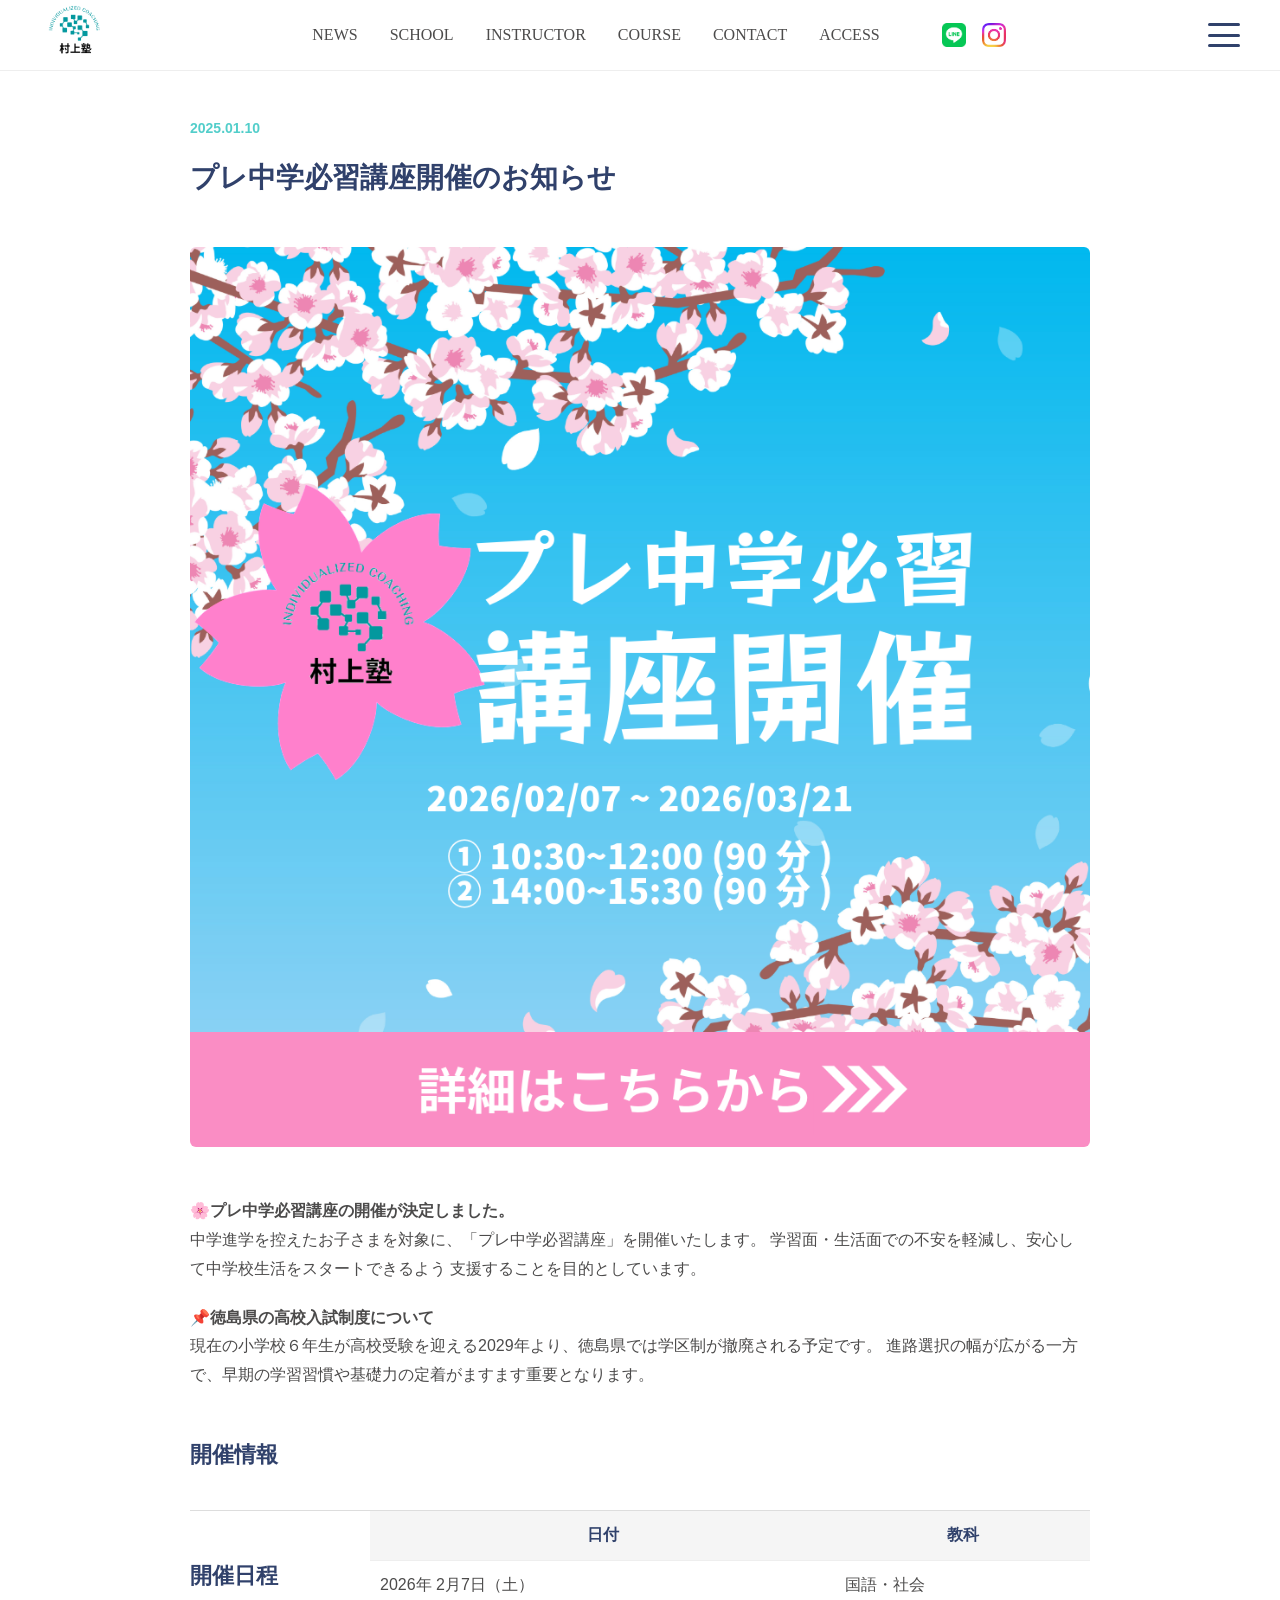
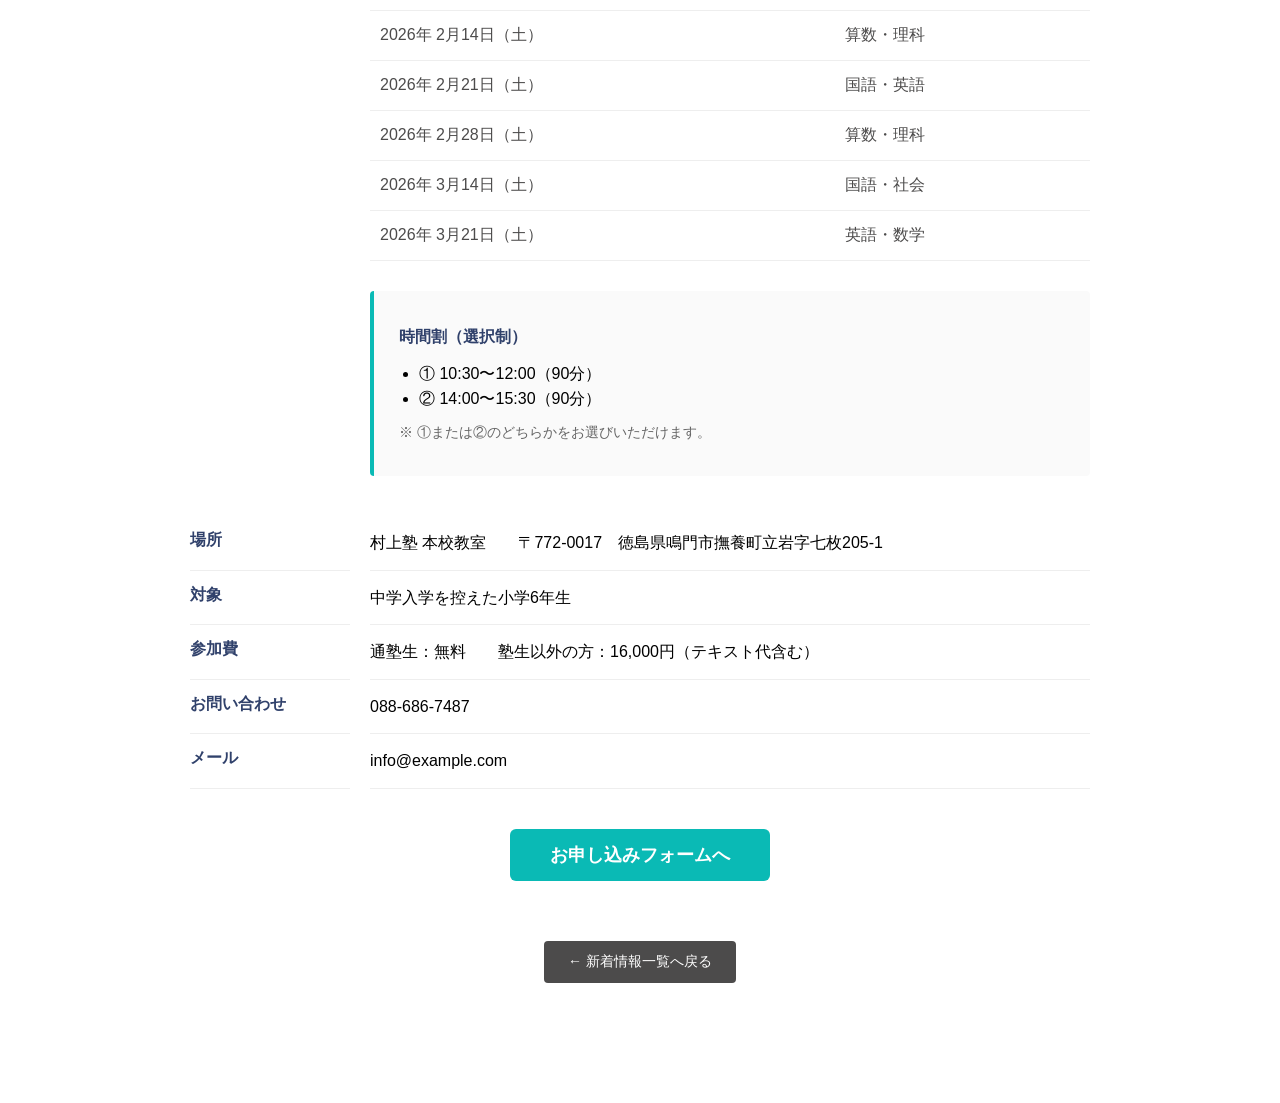
==== detail/news-001.html @ 9d29a06e "Update news-001.html グローバルメニュー修正" ====
<!DOCTYPE html>
<html lang="ja">
<head>
    <meta charset="UTF-8">
    <title>プレ中学必習講座開催 | 村上塾</title>

    <!-- favicon -->
<link rel="icon" href="../img/favicon.png" type="image/png">

    <!-- リセットCSS -->
  <link rel="stylesheet" href="../css/reset.css">

  <!-- 共通CSS -->
  <link rel="stylesheet" href="../css/global.css">

  <!-- ヘッダー専用CSS -->
  <link rel="stylesheet" href="../css/header.css">

  <!-- newsdetail専用CSS -->
  <link rel="stylesheet" href="../css/news-detail.css">

    <link rel="stylesheet" href="../css/news.css">
</head>
<body>

<header class="site-header">

  <div class="header-inner">

  <!-- ロゴ -->
  <h1 class="menu-logo">
    <a href="../index.html">
      <img src="../img/image.png" alt="村上塾">
    </a>
  </h1>

  <!-- PCナビ（1025px〜表示） -->
  <nav class="main-nav">
      <ul>
        <li><a href="../index.html#news" class="nav-link">NEWS</a></li>
        <li><a href="../index.html#school" class="nav-link">SCHOOL</a></li>
        <li><a href="../index.html#instructor" class="nav-link">INSTRUCTOR</a></li>
        <li><a href="../index.html#course" class="nav-link">COURSE</a></li>
        <li><a href="../index.html#contact" class="nav-link">CONTACT</a></li>
        <li><a href="../index.html#access" class="nav-link">ACCESS</a></li>
        <div class="nav-sns">
  <a href="https://lin.ee/ONJYf1XK" target="_blank">
    <img src="../img/LINE.icon.png" alt="LINE">
  </a>
  <a href="https://www.instagram.com/murakami10915?igsh=MW81N3N2ZjBicGlhcA%3D%3D&utm_source=qr" target="_blank">
    <img src="../img/Instagram.icon.png" alt="Instagram">
  </a>
</div>
      </ul>
    </nav>

  <!-- ハンバーガー（右端配置） -->
  <div class="hamburger" id="hamburger">
    <span></span>
    <span></span>
    <span></span>
  </div>

</div>


  <!-- グローバルメニュー（スライド＋フェード / 左右2カラム）-->
  <nav class="global-menu" id="globalMenu">

    <!-- 左カラム -->
    <div class="global-menu-left">
      <ul>
        <li><a href="../index.html#news">NEWS</a></li>
        <li><a href="../index.html#school">SCHOOL</a></li>
        <li><a href="../index.html#instructo">INSTRUCTOR</a></li>
      </ul>
    </div>

    <!-- 右カラム -->
    <div class="global-menu-right">
      <ul>
        <li><a href="../index.html#course">COURSE</a></li>
        <li><a href="../index.html#contact">CONTACT</a></li>
        <li><a href="../index.html#access">ACCESS</a></li>
      </ul>
    </div>

  </nav>

</header>


<section class="news-detail">

    <p class="news-date">2025.01.10</p>
    <h1 class="news-heading">プレ中学必習講座開催のお知らせ</h1>

    <div class="news-detail-img">
        <img src="../img/event01.png" alt="プレ中学必習講座">
    </div>

    <div class="news-detail-body">
        <p>
            <strong>🌸プレ中学必習講座の開催が決定しました。</strong><br>
            中学進学を控えたお子さまを対象に、「プレ中学必習講座」を開催いたします。
            学習面・生活面での不安を軽減し、安心して中学校生活をスタートできるよう
            支援することを目的としています。
        </p>
        <p>
            <strong>📌徳島県の高校入試制度について</strong><br>
            現在の小学校６年生が高校受験を迎える2029年より、徳島県では学区制が撤廃される予定です。
            進路選択の幅が広がる一方で、早期の学習習慣や基礎力の定着がますます重要となります。
        </p>
        
    </div>

    <!-- =============================
         ▼ ここから追加：開催情報エリア
    ============================== -->
    <section class="news-detail-info">

        <h3 class="detail-subtitle">開催情報</h3>

        <dl class="detail-table">
            <h2 class="detail-subtitle">開催日程</h2>

<div class="schedule-box">

    <table class="schedule-table">
        <thead>
            <tr>
                <th>日付</th>
                <th>教科</th>
            </tr>
        </thead>
        <tbody>
            <tr><td>2026年 2月7日（土）</td><td>国語・社会</td></tr>
            <tr><td>2026年 2月14日（土）</td><td>算数・理科</td></tr>
            <tr><td>2026年 2月21日（土）</td><td>国語・英語</td></tr>
            <tr><td>2026年 2月28日（土）</td><td>算数・理科</td></tr>
            <tr><td>2026年 3月14日（土）</td><td>国語・社会</td></tr>
            <tr><td>2026年 3月21日（土）</td><td>英語・数学</td></tr>
        </tbody>
    </table>

    <div class="time-select">
        <p class="time-title">時間割（選択制）</p>
        <ul>
            <li>① 10:30〜12:00（90分）</li>
            <li>② 14:00〜15:30（90分）</li>
        </ul>
        <p class="time-note">※ ①または②のどちらかをお選びいただけます。</p>
    </div>

</div>

            <dt>場所</dt>
            <dd>村上塾 本校教室　　〒772-0017　徳島県鳴門市撫養町立岩字七枚205-1</dd>

            <dt>対象</dt>
            <dd>中学入学を控えた小学6年生</dd>

            <dt>参加費</dt>
            <dd>通塾生：無料　　塾生以外の方：16,000円（テキスト代含む）</dd>

            <dt>お問い合わせ</dt>
            <dd>088-686-7487</dd>

            <dt>メール</dt>
            <dd>info@example.com</dd>
        </dl>

        <div class="entry-button-wrap">
            <a href="https://docs.google.com/forms/d/e/1FAIpQLSfjXGixM3OJFjiw0pqag_YMk0gkKniOUtpraiczrWX-GHgFXA/viewform?usp=sharing&ouid=112326395655706466069" target="_blank" class="entry-button">
                お申し込みフォームへ
            </a>
        </div>

    </section>
    
    <!-- ============================= -->

    <div class="back-btn">
        <a href="../index.html">← 新着情報一覧へ戻る</a>
    </div>

</section>

<footer>
    <!-- 共通フッター -->
</footer>

</body>
<script src="../js/global.js"></script>
</html>
---- css/global.css ----
/* =========================
    メインビジュアル
========================= */
.mv {
  position: relative;
  width: 100%;
  height: 600px;
  overflow: hidden;
}

.mv-video {
  width: 100%;
  height: 100%;
  object-fit: cover;
}

.mv-copy {
  position: absolute;
  top: 50%;
  left: 50%;
  transform: translate(-50%, -50%);
  text-align: center;
  color: #ffffff;
  text-shadow: 0 2px 20px rgba(0,0,0,0.4);
}

.mv-en {
  font-size: 28px;
  margin-bottom: 10px;
  letter-spacing: 0.1em;
}

.mv-jp {
  font-size: 40px;
  font-weight: 700;
}

/* =========================
   スムーススクロール
========================= */
html {
  scroll-behavior: smooth;
}
---- css/header.css ----
/* =========================
   ヘッダー全体
========================= */
.site-header {
  position: fixed;
  top: 0;
  left: 0;
  width: 100%;
  background: #ffffff;
  z-index: 1000;
  border-bottom: 1px solid #eee;
}

.header-inner {
  max-width: 1200px;
  margin: 0 auto;
  height: 70px;
  padding: 0 20px;
  display: flex;
  align-items: center;
  justify-content: space-between;
}

/* ロゴ調整（大きすぎ問題の修正） */
.menu-logo img {
  width: 70px;
  height: auto;
}
@media (max-width: 600px) {
  .menu-logo img {
    width: 120px;
  }
}

/* =========================
   PCナビ
========================= */
.main-nav ul {
  display: flex;
  align-items: center;
  gap: 32px;
  list-style: none;  /* ← これが必要！ */
  margin: 0;
  padding: 0;
}

.main-nav a {
  position: relative;
  padding: 6px 0;
  display: inline-block;
  color: #4C4B4B;
  text-decoration: none;
  font-weight: 500;
  transition: color 0.35s;
}
.main-nav a::after {
  content: "";
  position: absolute;
  left: 0;
  bottom: -3px;
  width: 100%;
  height: 2px;
  background: linear-gradient(to right, #4C4B4B, #0ABAB5);
  transform: scaleX(0);
  transform-origin: left;
  transition: transform .35s cubic-bezier(0.4, 0, 0.2, 1);
}
.main-nav a:hover {
  color: #0ABAB5;
}
.main-nav a:hover::after {
  transform: scaleX(1);
}


.pc-nav a:hover {
  color: #0ABAB5;
}
.pc-nav a:hover::after {
  transform: scaleX(1);
}

/* =========================
   SNSアイコン（ナビ右側）
========================= */
.nav-sns {
  display: flex;
  align-items: center;
  gap: 16px;
  margin-left: 30px;
}

.nav-sns img {
  width: 24px;
  height: 24px;
  display: block;
  transition: opacity 0.3s;
}

.nav-sns a:hover img {
  opacity: 0.6;
}

/* =========================
   背景画像
========================= */
/* MV全体 */
.mv {
  position: relative;
  width: 100%;
  height: 600px;
  overflow: hidden;
}

/* スライドエリア */
.mv-slideshow {
  position: absolute;
  inset: 0;
}

/* 各画像 */
.mv-slide {
  position: absolute;
  inset: 0;
  width: 100%;
  height: 100%;
  object-fit: cover;
  opacity: 0;
  transition: opacity 1s ease;
}

/* 表示中 */
.mv-slide.active {
  opacity: 1;
}

/* コピーを前面に */
.mv-copy {
  position: relative;
  z-index: 2;
}

/* =========================
   ハンバーガー
========================= */
.hamburger {
  width: 32px;
  height: 24px;
  display: flex;
  flex-direction: column;
  justify-content: space-between;
  cursor: pointer;
  z-index: 1001;
}
.hamburger span {
  display: block;
  height: 3px;
  background: #30416B;
  transition: 0.4s;
  border-radius: 2px;
}

/* 3本線 */
.hamburger span:nth-child(1) { top: 0; }
.hamburger span:nth-child(2) { top: 10px; }
.hamburger span:nth-child(3) { top: 20px; }

/* ホバー：色変化（参考サイトの動き） */
.hamburger:hover span {
  background: #0ABAB5;
}

/* 開いたとき */
.hamburger.open span:nth-child(1) {
  transform: translateY(10px) rotate(45deg);
}
.hamburger.open span:nth-child(2) {
  opacity: 0;
}
.hamburger.open span:nth-child(3) {
  transform: translateY(-10px) rotate(-45deg);
}


/* 下線：PCと同じ */
.ham-menu-link::after {
  content: "";
  position: absolute;
  left: 0;
  bottom: -4px;
  width: 100%;
  height: 2px;
  background: linear-gradient(to right, #4C4B4B, #0ABAB5);
  transform: scaleX(0);
  transform-origin: left;
  transition: transform .35s cubic-bezier(0.4, 0, 0.2, 1);
}

.ham-menu-link:hover {
  color: #0ABAB5;
}
.ham-menu-link:hover::after {
  transform: scaleX(1);
}

/* =========================
   レスポンシブ
========================= */
@media (max-width: 1024px) {
  .main-nav { display: none; }
  .hamburger { display: block; }
}

/* =========================
   GLOBAL MENU（全画面）
========================= */
.global-menu {
  position: fixed;
  top: 0;
  left: 0;
  width: 100%;
  height: 100%;
  background: #fff;
  display: flex;
  opacity: 0;
  pointer-events: none;
  transition: 0.5s ease;
  z-index: 1000;
}

/* 開いたとき */
.global-menu.open {
  opacity: 1;
  pointer-events: auto;
}

/* 左右2カラム */
.global-menu-left,
.global-menu-right {
  width: 50%;
  padding: 100px 40px;
}

.global-menu ul {
  list-style: none;
}
.global-menu a {
  font-size: 28px;
  display: block;
  padding: 20px 0;
  color: #30416B;
}

/* 下線アニメーション */
.global-menu-left a::after,
.global-menu-right a::after {
  content: "";
  position: absolute;
  bottom: -4px;
  left: 0;
  width: 100%;
  height: 2px;
  background: linear-gradient(to right, #4C4B4B, #0ABAB5);
  transform: scaleX(0);
  transform-origin: left;
  transition: transform .35s;
}

.global-menu-left a:hover,
.global-menu-right a:hover {
  color: #0ABAB5;
}

.global-menu-left a:hover::after,
.global-menu-right a:hover::after {
  transform: scaleX(1);
}
---- css/news-detail.css ----
/* news-detail.css */
/* 理由：ニュース詳細ページ専用の余白と画像サイズ調整のみ。 */
/* 共通デザインは common.css に任せ、ここではページ固有部分のみ扱う。 */

.news-detail {
    max-width: 800px;
    margin: 0 auto;
    padding: 60px 20px;
}

.news-detail-img img {
    width: 100%;
    height: auto;
    border-radius: 8px;
    margin: 20px 0;
}

.news-date {
    font-size: 14px;
    opacity: 0.7;
    margin-bottom: 10px;
}

.news-heading {
    font-size: 28px;
    margin-bottom: 20px;
}

.news-detail-body p {
    line-height: 1.8;
    margin-bottom: 20px;
}

.back-btn {
    text-align: center;
    margin-top: 40px;
}

.back-btn a {
    text-decoration: none;
    font-size: 14px;
}

/* ============================
   NEWS詳細：イベント情報テーブル
============================ */

.detail-table {
    width: 100%;
    margin: 40px 0;
    border-top: 1px solid #ddd;
    font-size: 16px;
}

.detail-table dt {
    font-weight: 600;
    padding: 14px 0;
    color: #30416B;
    border-bottom: 1px solid #eee;
    width: 160px;
}

.detail-table dd {
    padding: 14px 0;
    margin: 0;
    border-bottom: 1px solid #eee;
    line-height: 1.6;
}

/* dt と dd を横並び（シンプルで見やすい） */
.detail-table {
    display: grid;
    grid-template-columns: 160px 1fr;
    column-gap: 20px;
}

/* 複数行の dd が続く場合も自動で揃う */
.detail-table dd + dd {
    margin-top: -14px; /* 過剰な隙間を消す */
    padding-top: 0;
}

/* ============================
   NEWS詳細：日程テーブル
============================ */

.detail-subtitle {
    font-size: 22px;
    font-weight: 600;
    margin: 50px 0 20px;
    color: #30416B;
}

.schedule-box {
    margin-bottom: 40px;
}

.schedule-table {
    width: 100%;
    border-collapse: collapse;
    margin-bottom: 30px;
    font-size: 16px;
}

.schedule-table th,
.schedule-table td {
    border-bottom: 1px solid #eee;
    padding: 14px 10px;
}

.schedule-table th {
    background: #F5F5F5;
    font-weight: 600;
    color: #30416B;
}

.schedule-table td {
    color: #4C4B4B;
}

/* 時間割部分 */
.time-select {
    background: #FAFAFA;
    padding: 20px 25px;
    border-left: 4px solid #0ABAB5;
    border-radius: 4px;
}

.time-select .time-title {
    font-weight: 600;
    margin-bottom: 10px;
    color: #30416B;
}

.time-select ul {
    padding-left: 20px;
    margin-bottom: 10px;
}

.time-select li {
    margin-bottom: 4px;
}

.time-note {
    font-size: 14px;
    color: #666;
}

/* SP対応 */
@media screen and (max-width: 768px) {
    .schedule-table th, .schedule-table td {
        padding: 12px 6px;
        font-size: 14px;
    }
}

/* ============================
   申込みボタン（Googleフォーム）
============================ */

.entry-button-wrap {
    text-align: center;
    margin: 40px 0 60px;
}

.entry-button {
    display: inline-block;
    background-color: #0ABAB5;
    color: #fff;
    padding: 14px 40px;
    font-size: 18px;
    border-radius: 6px;
    text-decoration: none;
    font-weight: 600;
    transition: 0.3s;
}

.entry-button:hover {
    opacity: 0.8;
    transform: translateY(-2px);
}
---- css/news.css ----
/* ============================
   新着情報セクション
============================ */

/* セクション全体 */
.news-section {
  width: 100%;
  max-width: 1200px;
  margin: 120px auto;
  padding: 0 20px;
  color: #4C4B4B;
  position: relative;
  font-family: "Noto Sans JP", sans-serif;
}

/* タイトルエリア */
.news-title-box {
  position: relative;
  margin-bottom: 60px;
}

.news-title {
  font-size: 32px;
  font-weight: 600;
  position: relative;
  z-index: 2;
}

/* NEW ティッカー（見出しに被さる） */
.news-ticker {
  position: absolute;
  top: 50%;
  left: 0;
  width: 100%;
  overflow: hidden;
  white-space: nowrap;
  transform: translateY(-50%);
  z-index: 1;
}

.news-ticker span {
  letter-spacing: 0.2em; /* ← 文字間隔を広げる */
  display: inline-block;
  font-size: 48px;
  font-weight: 700;
  color: rgba(74, 74, 74, 0.1); /* 薄い背景テキスト */
  animation: ticker-scroll 15s linear infinite;
}

/* NEWS本体リスト */
.news-list {
  display: flex;
  flex-direction: column;
  gap: 24px;
}

.news-item {
  border-bottom: 1px solid #ccc;
  padding-bottom: 16px;
}

.news-date {
  font-weight: 600;
  color: #0ABAB5; /* 日付はアクセントカラー */
  margin-right: 20px;
}

.news-text {
  display: inline-block;
  color: #4C4B4B;
}

/* ============================
   NEWS 部分の画像レイアウト
============================ */

/* NEWS全体 */
.news-section {
  padding: 80px 0;
  width: 100%;
  max-width: 1200px;
  margin: 0 auto;
}

/* 1記事の箱 */
.news-item {
  display: flex;
  align-items: flex-start;
  gap: 20px;
  padding: 25px 0;
  border-bottom: 1px solid #ddd;
}

/* サムネイル */
.news-thumb {
  width: 200px;
  height: 130px;
  flex-shrink: 0;
  overflow: hidden;
  border-radius: 6px;
}

.news-thumb img {
  width: 100%;
  height: 100%;
  object-fit: contain;
}

/* テキスト側 */
.news-content {
  display: flex;
  flex-direction: column;
  gap: 6px;
}

.news-date {
  color: #4C4B4B;
  font-size: 14px;
}

.news-text {
  color: #30416B;
  font-size: 16px;
  line-height: 1.6;
}

/* SP対応 */
@media screen and (max-width: 768px) {
  .news-item {
    flex-direction: column;
  }
  .news-thumb {
    width: 100%;
    height: 200px;
  }
}

/* ============================
   NEWS 詳細ページ
============================ */

.news-detail {
    width: 90%;
    max-width: 900px;
    margin: 120px auto;
    padding: 0 20px;
    font-family: "Noto Sans JP", sans-serif;
}

.news-detail-img img {
    width: 100%;
    border-radius: 6px;
    margin: 30px 0;
    object-fit: cover;
}

.news-detail-body p {
    margin-bottom: 20px;
    line-height: 1.8;
    color: #4C4B4B;
}

.news-detail .news-date {
    font-size: 14px;
    color: #0ABAB5;
    font-weight: 600;
    margin-bottom: 10px;
}

.news-detail .news-heading {
    font-size: 28px;
    font-weight: 700;
    color: #30416B;
    margin-bottom: 20px;
}

.back-btn {
    margin-top: 40px;
}

.back-btn a {
    display: inline-block;
    padding: 12px 24px;
    background: #4C4B4B;
    color: #fff;
    border-radius: 4px;
    transition: .3s;
}

.back-btn a:hover {
    background: #0ABAB5;
}
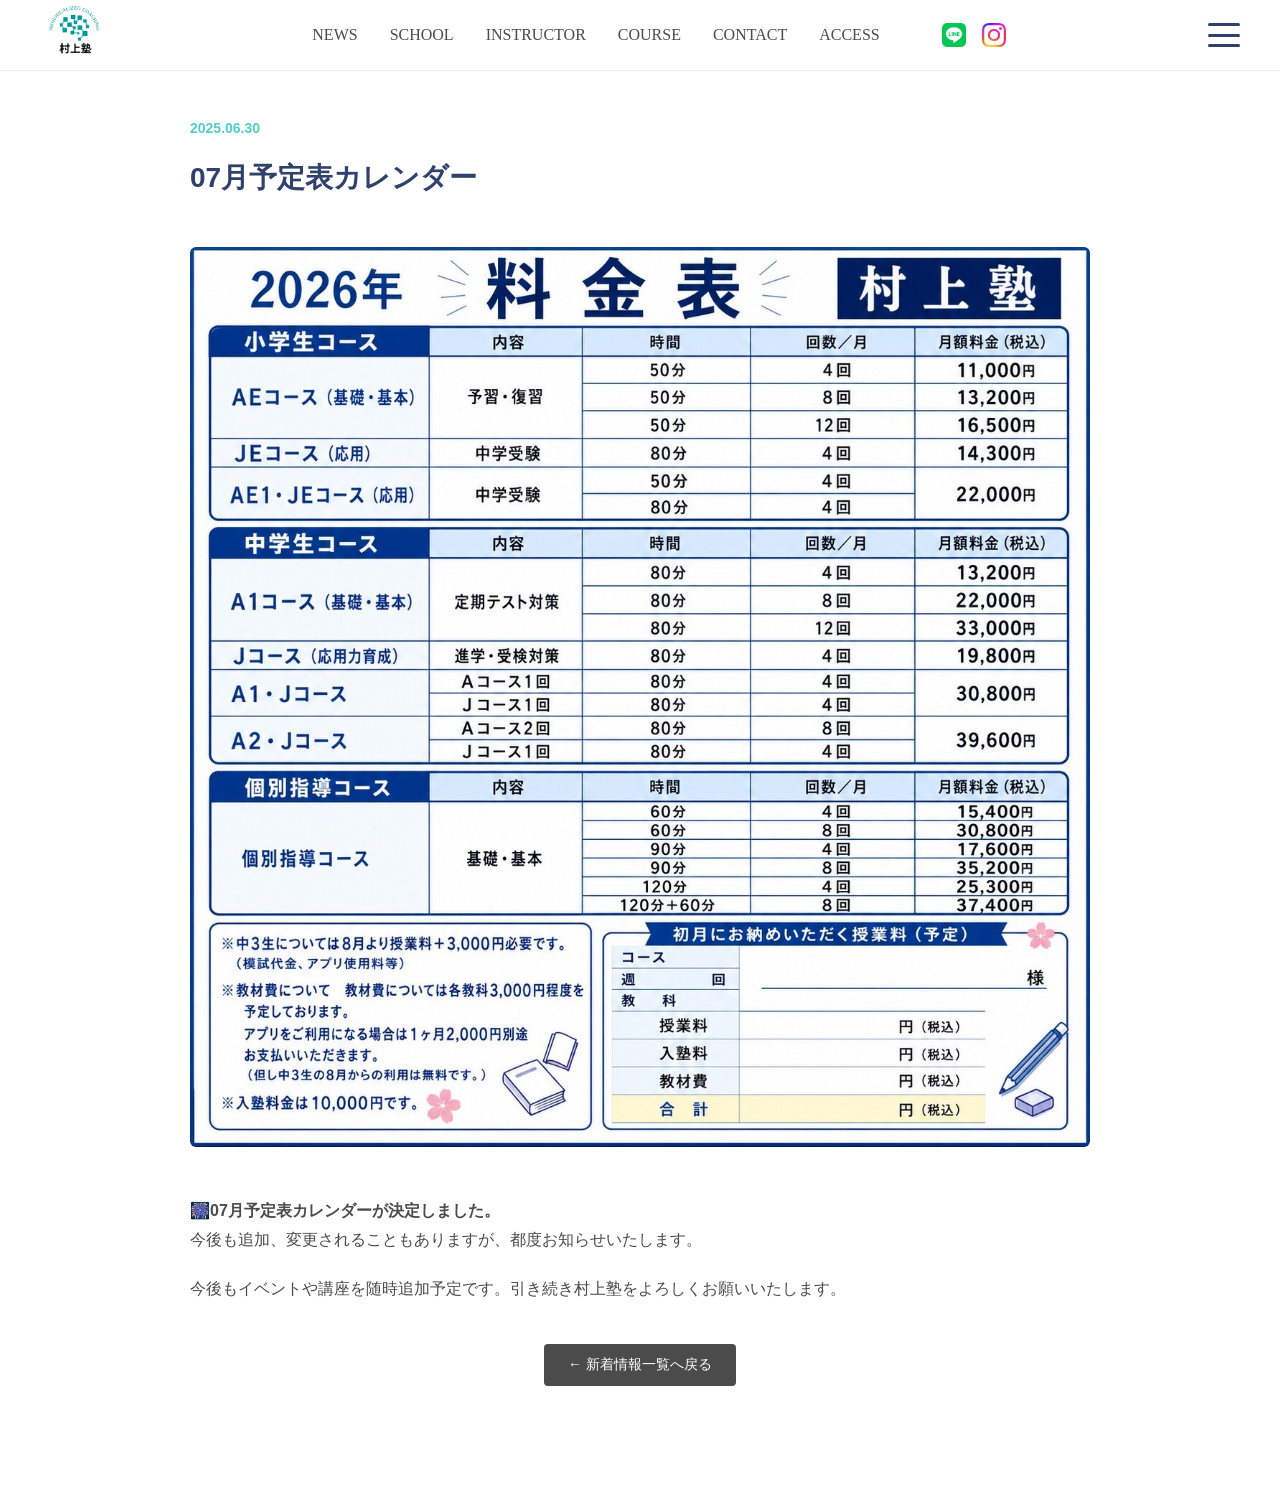
==== commit 4b44a8fa: "news001内容更新" ====
--- a/detail/news-001.html
+++ b/detail/news-001.html
@@ -2,7 +2,7 @@
 <html lang="ja">
 <head>
     <meta charset="UTF-8">
-    <title>プレ中学必習講座開催 | 村上塾</title>
+    <title>07月予定表カレンダー | 村上塾</title>
 
     <!-- favicon -->
 <link rel="icon" href="../img/favicon.png" type="image/png">
@@ -92,93 +92,22 @@
 
 <section class="news-detail">
 
-    <p class="news-date">2025.01.10</p>
-    <h1 class="news-heading">プレ中学必習講座開催のお知らせ</h1>
+    <p class="news-date">2025.06.30</p>
+    <h1 class="news-heading">07月予定表カレンダー</h1>
 
     <div class="news-detail-img">
-        <img src="../img/event01.png" alt="プレ中学必習講座">
+        <img src="../img/monthCalender07.jpg" alt="07月予定表カレンダー">
     </div>
 
     <div class="news-detail-body">
         <p>
-            <strong>🌸プレ中学必習講座の開催が決定しました。</strong><br>
-            中学進学を控えたお子さまを対象に、「プレ中学必習講座」を開催いたします。
-            学習面・生活面での不安を軽減し、安心して中学校生活をスタートできるよう
-            支援することを目的としています。
+            <strong>🎆07月予定表カレンダーが決定しました。</strong><br>
+            今後も追加、変更されることもありますが、都度お知らせいたします。
         </p>
         <p>
-            <strong>📌徳島県の高校入試制度について</strong><br>
-            現在の小学校６年生が高校受験を迎える2029年より、徳島県では学区制が撤廃される予定です。
-            進路選択の幅が広がる一方で、早期の学習習慣や基礎力の定着がますます重要となります。
+            今後もイベントや講座を随時追加予定です。引き続き村上塾をよろしくお願いいたします。
         </p>
-        
     </div>
-
-    <!-- =============================
-         ▼ ここから追加：開催情報エリア
-    ============================== -->
-    <section class="news-detail-info">
-
-        <h3 class="detail-subtitle">開催情報</h3>
-
-        <dl class="detail-table">
-            <h2 class="detail-subtitle">開催日程</h2>
-
-<div class="schedule-box">
-
-    <table class="schedule-table">
-        <thead>
-            <tr>
-                <th>日付</th>
-                <th>教科</th>
-            </tr>
-        </thead>
-        <tbody>
-            <tr><td>2026年 2月7日（土）</td><td>国語・社会</td></tr>
-            <tr><td>2026年 2月14日（土）</td><td>算数・理科</td></tr>
-            <tr><td>2026年 2月21日（土）</td><td>国語・英語</td></tr>
-            <tr><td>2026年 2月28日（土）</td><td>算数・理科</td></tr>
-            <tr><td>2026年 3月14日（土）</td><td>国語・社会</td></tr>
-            <tr><td>2026年 3月21日（土）</td><td>英語・数学</td></tr>
-        </tbody>
-    </table>
-
-    <div class="time-select">
-        <p class="time-title">時間割（選択制）</p>
-        <ul>
-            <li>① 10:30〜12:00（90分）</li>
-            <li>② 14:00〜15:30（90分）</li>
-        </ul>
-        <p class="time-note">※ ①または②のどちらかをお選びいただけます。</p>
-    </div>
-
-</div>
-
-            <dt>場所</dt>
-            <dd>村上塾 本校教室　　〒772-0017　徳島県鳴門市撫養町立岩字七枚205-1</dd>
-
-            <dt>対象</dt>
-            <dd>中学入学を控えた小学6年生</dd>
-
-            <dt>参加費</dt>
-            <dd>通塾生：無料　　塾生以外の方：16,000円（テキスト代含む）</dd>
-
-            <dt>お問い合わせ</dt>
-            <dd>088-686-7487</dd>
-
-            <dt>メール</dt>
-            <dd>info@example.com</dd>
-        </dl>
-
-        <div class="entry-button-wrap">
-            <a href="https://docs.google.com/forms/d/e/1FAIpQLSfjXGixM3OJFjiw0pqag_YMk0gkKniOUtpraiczrWX-GHgFXA/viewform?usp=sharing&ouid=112326395655706466069" target="_blank" class="entry-button">
-                お申し込みフォームへ
-            </a>
-        </div>
-
-    </section>
-    
-    <!-- ============================= -->
 
     <div class="back-btn">
         <a href="../index.html">← 新着情報一覧へ戻る</a>
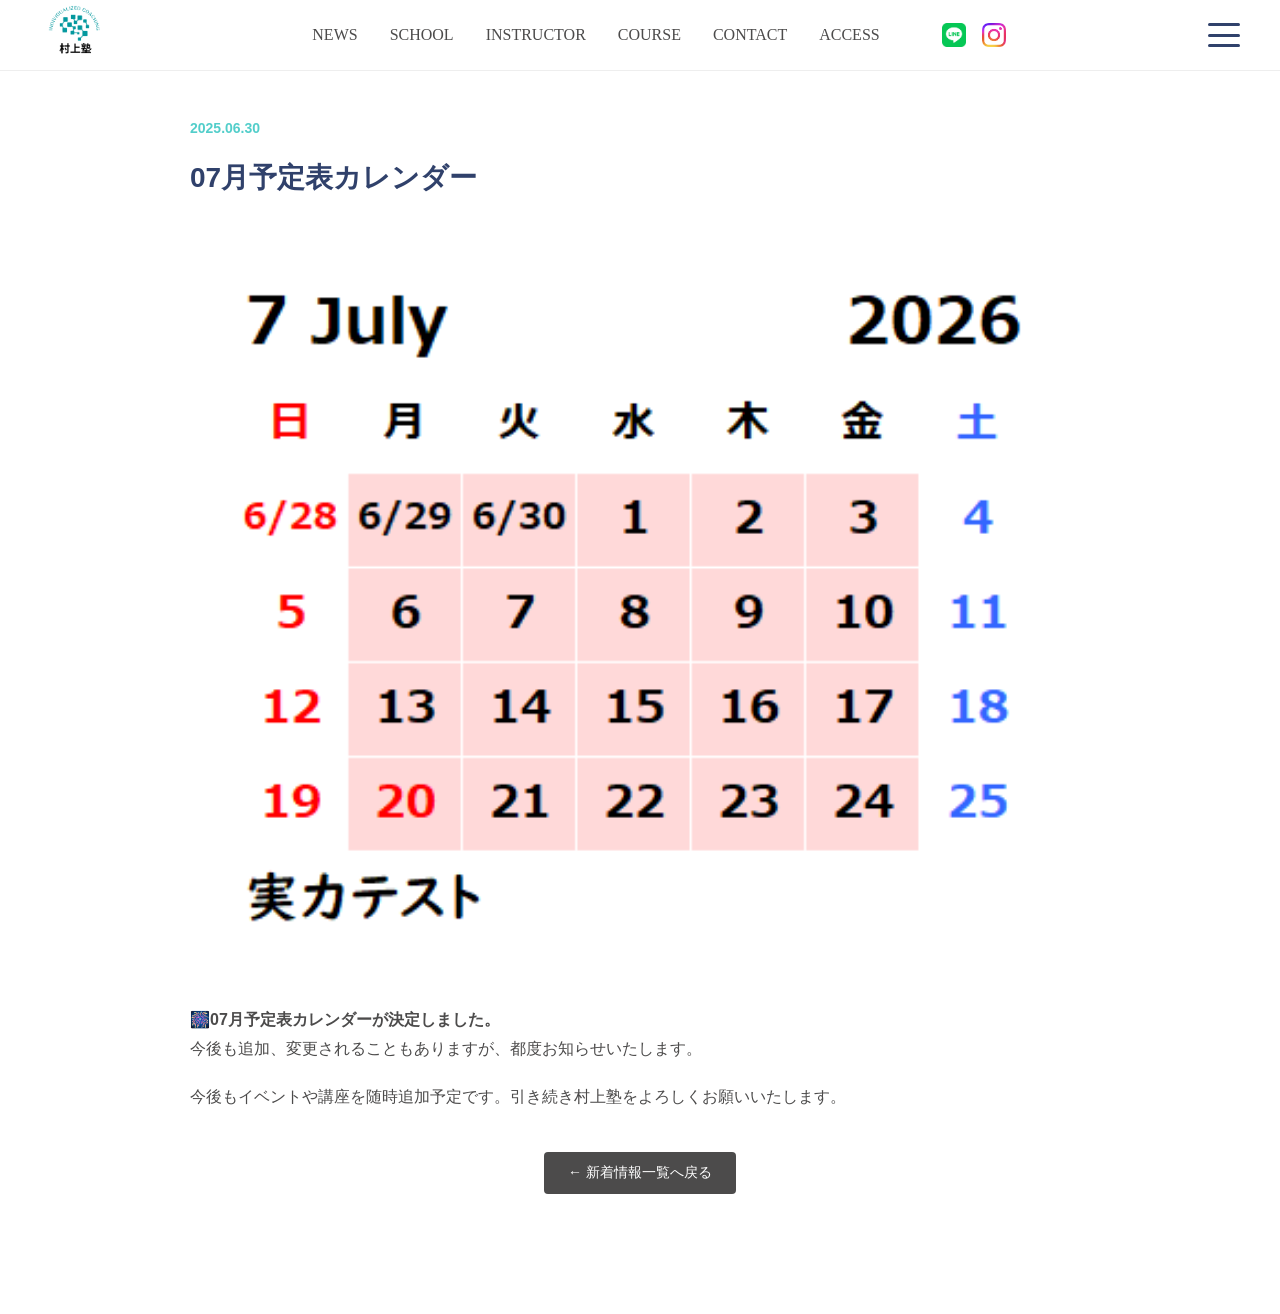
==== commit 95f5d73f: "Update news-001.html" ====
--- a/detail/news-001.html
+++ b/detail/news-001.html
@@ -96,7 +96,7 @@
     <h1 class="news-heading">07月予定表カレンダー</h1>
 
     <div class="news-detail-img">
-        <img src="../img/monthCalender07.jpg" alt="07月予定表カレンダー">
+        <img src="../img/monthCalender07.png" alt="07月予定表カレンダー">
     </div>
 
     <div class="news-detail-body">
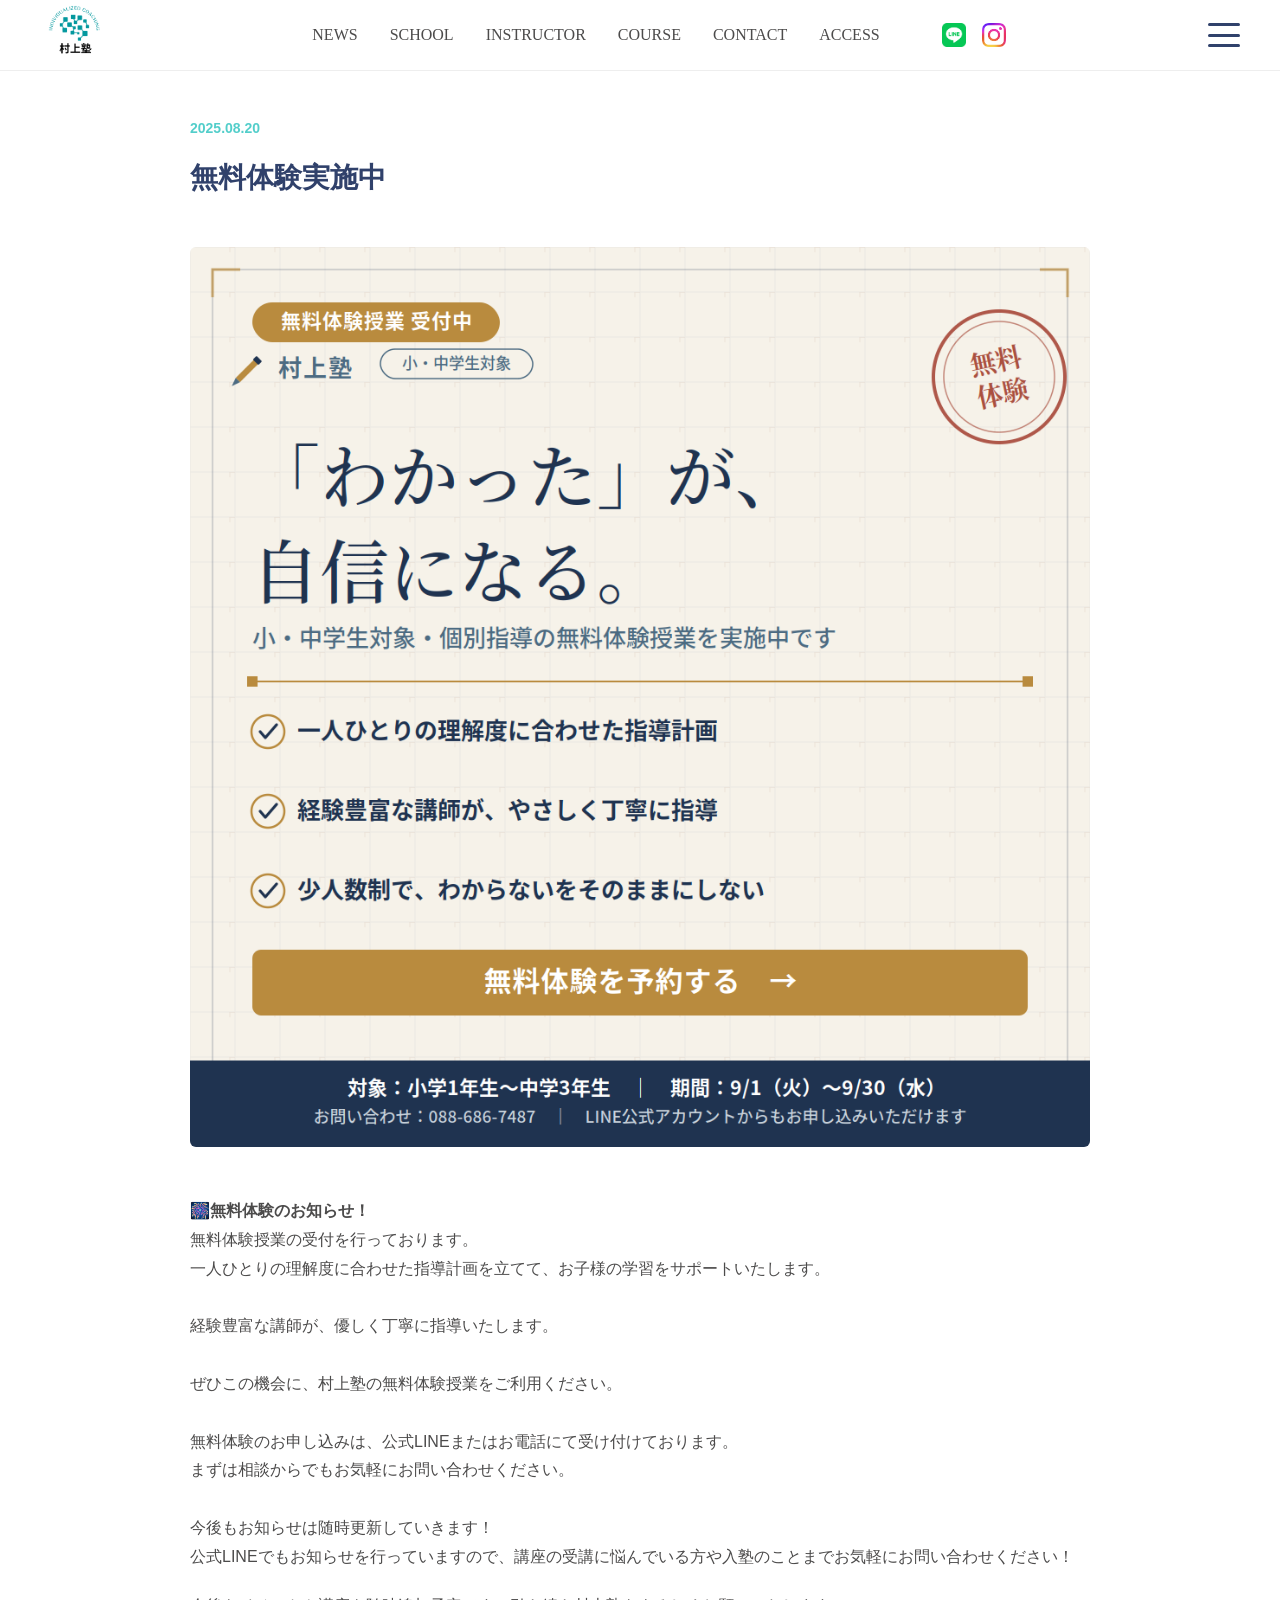
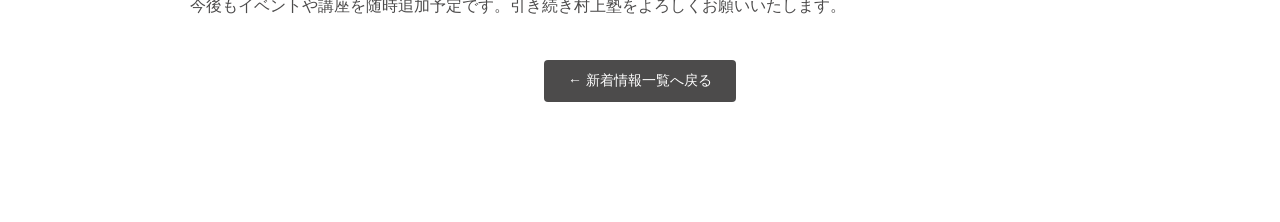
==== commit d9aeb4fa: "Update news-001.html 無料体験ニュースに変更" ====
--- a/detail/news-001.html
+++ b/detail/news-001.html
@@ -2,7 +2,7 @@
 <html lang="ja">
 <head>
     <meta charset="UTF-8">
-    <title>07月予定表カレンダー | 村上塾</title>
+    <title>無料体験実施中 | 村上塾</title>
 
     <!-- favicon -->
 <link rel="icon" href="../img/favicon.png" type="image/png">
@@ -92,17 +92,28 @@
 
 <section class="news-detail">
 
-    <p class="news-date">2025.06.30</p>
-    <h1 class="news-heading">07月予定表カレンダー</h1>
+    <p class="news-date">2025.08.20</p>
+    <h1 class="news-heading">無料体験実施中</h1>
 
     <div class="news-detail-img">
-        <img src="../img/monthCalender07.png" alt="07月予定表カレンダー">
+        <img src="../img/juku_taiken_ad.png" alt="無料体験実施中">
     </div>
 
     <div class="news-detail-body">
         <p>
-            <strong>🎆07月予定表カレンダーが決定しました。</strong><br>
-            今後も追加、変更されることもありますが、都度お知らせいたします。
+            <strong>🎆無料体験のお知らせ！</strong><br>
+            無料体験授業の受付を行っております。<br>
+            一人ひとりの理解度に合わせた指導計画を立てて、お子様の学習をサポートいたします。<br>
+<br>
+            経験豊富な講師が、優しく丁寧に指導いたします。<br>
+<br>
+            ぜひこの機会に、村上塾の無料体験授業をご利用ください。<br>
+<br>
+            無料体験のお申し込みは、公式LINEまたはお電話にて受け付けております。<br>
+            まずは相談からでもお気軽にお問い合わせください。<br>
+<br>
+            今後もお知らせは随時更新していきます！<br>
+            公式LINEでもお知らせを行っていますので、講座の受講に悩んでいる方や入塾のことまでお気軽にお問い合わせください！<br>
         </p>
         <p>
             今後もイベントや講座を随時追加予定です。引き続き村上塾をよろしくお願いいたします。
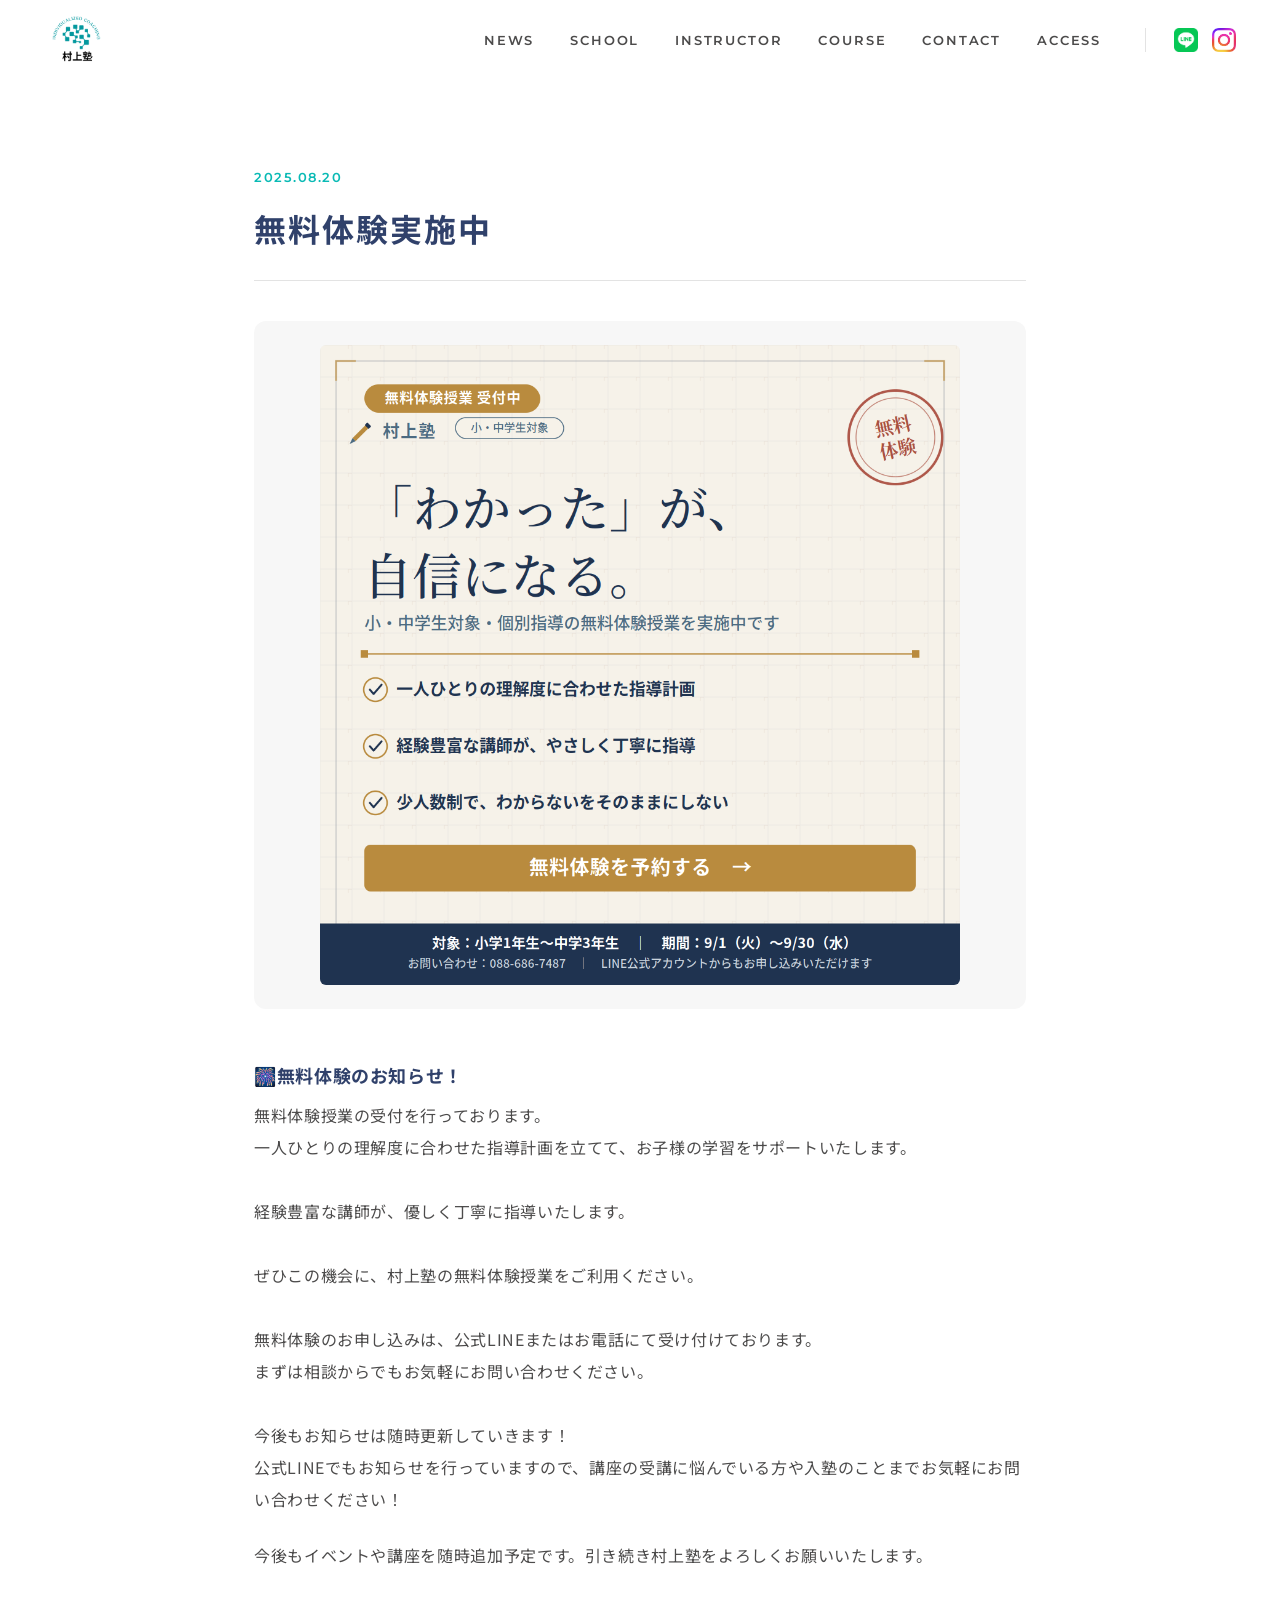
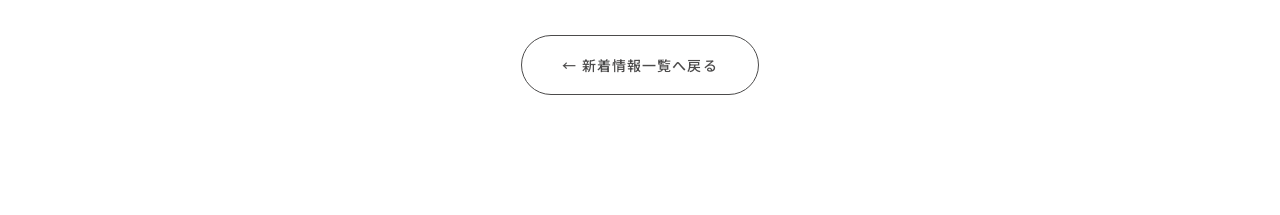
==== commit d5e83673: "Update news-001.html" ====
--- a/detail/news-001.html
+++ b/detail/news-001.html
@@ -2,10 +2,16 @@
 <html lang="ja">
 <head>
     <meta charset="UTF-8">
+    <meta name="viewport" content="width=device-width, initial-scale=1.0">
     <title>無料体験実施中 | 村上塾</title>
 
     <!-- favicon -->
 <link rel="icon" href="../img/favicon.png" type="image/png">
+
+    <!-- Webフォント -->
+  <link rel="preconnect" href="https://fonts.googleapis.com">
+  <link rel="preconnect" href="https://fonts.gstatic.com" crossorigin>
+  <link rel="stylesheet" href="https://fonts.googleapis.com/css2?family=Montserrat:wght@500;600;700&family=Noto+Sans+JP:wght@400;500;700&display=swap">
 
     <!-- リセットCSS -->
   <link rel="stylesheet" href="../css/reset.css">
@@ -43,14 +49,14 @@
         <li><a href="../index.html#course" class="nav-link">COURSE</a></li>
         <li><a href="../index.html#contact" class="nav-link">CONTACT</a></li>
         <li><a href="../index.html#access" class="nav-link">ACCESS</a></li>
-        <div class="nav-sns">
+        <li class="nav-sns">
   <a href="https://lin.ee/ONJYf1XK" target="_blank">
     <img src="../img/LINE.icon.png" alt="LINE">
   </a>
   <a href="https://www.instagram.com/murakami10915?igsh=MW81N3N2ZjBicGlhcA%3D%3D&utm_source=qr" target="_blank">
     <img src="../img/Instagram.icon.png" alt="Instagram">
   </a>
-</div>
+</li>
       </ul>
     </nav>
 
@@ -72,7 +78,7 @@
       <ul>
         <li><a href="../index.html#news">NEWS</a></li>
         <li><a href="../index.html#school">SCHOOL</a></li>
-        <li><a href="../index.html#instructo">INSTRUCTOR</a></li>
+        <li><a href="../index.html#instructor">INSTRUCTOR</a></li>
       </ul>
     </div>
 
--- a/css/global.css
+++ b/css/global.css
@@ -1,43 +1,273 @@
+/* =========================
+   共通カラー・サイズ
+========================= */
+:root {
+  --main-color: #4C4B4B;      /* 本文 */
+  --accent-color: #0ABAB5;    /* アクセント */
+  --navy-color: #30416B;      /* 濃い青 */
+  --bg-light: #F7F7F7;        /* 薄いグレー背景 */
+  --line-color: #E3E3E3;      /* 罫線 */
+
+  --font-jp: "Noto Sans JP", "Hiragino Kaku Gothic ProN", "Yu Gothic", sans-serif;
+  --font-en: "Montserrat", "Noto Sans JP", sans-serif;
+
+  --header-h: 80px;
+  --content-w: 1120px;
+  --radius: 12px;
+  --shadow: 0 10px 30px rgba(48, 65, 107, 0.08);
+  --ease: cubic-bezier(0.22, 1, 0.36, 1);
+}
+
+@media (max-width: 768px) {
+  :root {
+    --header-h: 64px;
+  }
+}
+
+/* =========================
+   ベース
+========================= */
+html {
+  scroll-behavior: smooth;
+  scroll-padding-top: var(--header-h); /* 固定ヘッダー分ずらす */
+}
+
+body {
+  padding-top: var(--header-h);
+  font-family: var(--font-jp);
+  font-size: 16px;
+  line-height: 1.9;
+  letter-spacing: 0.04em;
+  color: var(--main-color);
+  background: #fff;
+  -webkit-font-smoothing: antialiased;
+}
+
+a {
+  transition: color .3s, opacity .3s;
+}
+
+/* スマホのときだけ改行 */
+.sp-br {
+  display: none;
+}
+
+@media (max-width: 768px) {
+  .sp-br {
+    display: inline;
+  }
+}
+
 /* =========================
     メインビジュアル
 ========================= */
 .mv {
   position: relative;
   width: 100%;
-  height: 600px;
+  height: calc(100svh - var(--header-h));
+  min-height: 520px;
+  max-height: 820px;
   overflow: hidden;
-}
-
-.mv-video {
+  color: #fff;
+}
+
+/* スライドエリア */
+.mv-slideshow {
+  position: absolute;
+  inset: 0;
+}
+
+/* 文字を読みやすくする暗めのグラデーション */
+.mv-slideshow::after {
+  content: "";
+  position: absolute;
+  inset: 0;
+  background:
+    linear-gradient(90deg, rgba(30, 38, 58, 0.82) 0%, rgba(30, 38, 58, 0.5) 50%, rgba(30, 38, 58, 0.2) 100%);
+  z-index: 2;
+}
+
+/* 各画像 */
+.mv-slide {
+  position: absolute;
+  inset: 0;
   width: 100%;
   height: 100%;
   object-fit: cover;
-}
-
+  opacity: 0;
+  transform: scale(1.08);
+  transition: opacity 1.6s ease, transform 7s linear;
+  z-index: 0;
+}
+
+/* 表示中（ゆっくりズーム） */
+.mv-slide.active {
+  opacity: 1;
+  transform: scale(1);
+}
+
+/* キャッチコピー */
 .mv-copy {
   position: absolute;
+  z-index: 3;
   top: 50%;
+  left: max(24px, calc((100% - var(--content-w)) / 2));
+  transform: translateY(-50%);
+  max-width: 720px;
+  padding-right: 24px;
+}
+
+.mv-en {
+  display: flex;
+  align-items: center;
+  gap: 16px;
+  margin-bottom: 20px;
+  font-family: var(--font-en);
+  font-size: 14px;
+  font-weight: 600;
+  letter-spacing: 0.3em;
+  color: var(--accent-color);
+}
+
+.mv-en::before {
+  content: "";
+  width: 48px;
+  height: 2px;
+  background: var(--accent-color);
+}
+
+.mv-jp {
+  font-size: clamp(32px, 5.2vw, 60px);
+  font-weight: 700;
+  line-height: 1.45;
+  letter-spacing: 0.08em;
+  text-shadow: 0 4px 24px rgba(0, 0, 0, 0.25);
+}
+
+.mv-sub {
+  margin-top: 24px;
+  font-size: 15px;
+  letter-spacing: 0.2em;
+  opacity: .9;
+}
+
+/* 最初の表示アニメーション */
+.mv-en,
+.mv-jp,
+.mv-sub {
+  opacity: 0;
+  transform: translateY(24px);
+  animation: mv-fade 1.2s var(--ease) forwards;
+}
+
+.mv-jp  { animation-delay: .2s; }
+.mv-sub { animation-delay: .4s; }
+
+@keyframes mv-fade {
+  to {
+    opacity: 1;
+    transform: translateY(0);
+  }
+}
+
+/* SCROLL 表示 */
+.mv-scroll {
+  position: absolute;
+  z-index: 3;
+  right: max(24px, calc((100% - var(--content-w)) / 2));
+  bottom: 0;
+  padding-bottom: 90px;
+  font-family: var(--font-en);
+  font-size: 11px;
+  letter-spacing: 0.3em;
+  color: #fff;
+  writing-mode: vertical-rl;
+}
+
+.mv-scroll::after {
+  content: "";
+  position: absolute;
   left: 50%;
-  transform: translate(-50%, -50%);
-  text-align: center;
-  color: #ffffff;
-  text-shadow: 0 2px 20px rgba(0,0,0,0.4);
-}
-
-.mv-en {
-  font-size: 28px;
-  margin-bottom: 10px;
-  letter-spacing: 0.1em;
-}
-
-.mv-jp {
-  font-size: 40px;
-  font-weight: 700;
-}
-
-/* =========================
-   スムーススクロール
-========================= */
-html {
-  scroll-behavior: smooth;
-}
+  bottom: 0;
+  width: 1px;
+  height: 72px;
+  background: rgba(255, 255, 255, .4);
+}
+
+.mv-scroll::before {
+  content: "";
+  position: absolute;
+  z-index: 1;
+  left: 50%;
+  bottom: 0;
+  width: 1px;
+  height: 72px;
+  background: #fff;
+  animation: scroll-line 2s ease-in-out infinite;
+}
+
+@keyframes scroll-line {
+  0%   { transform: scaleY(0); transform-origin: top; }
+  50%  { transform: scaleY(1); transform-origin: top; }
+  51%  { transform: scaleY(1); transform-origin: bottom; }
+  100% { transform: scaleY(0); transform-origin: bottom; }
+}
+
+@media (max-width: 768px) {
+  .mv {
+    min-height: 480px;
+  }
+
+  .mv-slideshow::after {
+    background: linear-gradient(180deg, rgba(30, 38, 58, 0.3) 0%, rgba(30, 38, 58, 0.8) 100%);
+  }
+
+  .mv-en {
+    gap: 12px;
+    font-size: 11px;
+    letter-spacing: 0.2em;
+  }
+
+  .mv-en::before {
+    width: 28px;
+  }
+
+  .mv-copy {
+    top: auto;
+    bottom: 64px;
+    transform: none;
+  }
+
+  .mv-scroll {
+    display: none;
+  }
+}
+
+/* =========================
+   スクロールでふわっと表示
+   （JSが動くときだけ隠す）
+========================= */
+.js .reveal {
+  opacity: 0;
+  transform: translateY(32px);
+  transition: opacity 1s var(--ease), transform 1s var(--ease);
+}
+
+.js .reveal.is-visible {
+  opacity: 1;
+  transform: none;
+}
+
+@media (prefers-reduced-motion: reduce) {
+  html {
+    scroll-behavior: auto;
+  }
+
+  .js .reveal,
+  .mv-en, .mv-jp, .mv-sub {
+    opacity: 1;
+    transform: none;
+    animation: none;
+    transition: none;
+  }
+}
--- a/css/header.css
+++ b/css/header.css
@@ -6,29 +6,47 @@
   top: 0;
   left: 0;
   width: 100%;
-  background: #ffffff;
+  background: rgba(255, 255, 255, 0.92);
+  -webkit-backdrop-filter: blur(12px);
+  backdrop-filter: blur(12px);
   z-index: 1000;
-  border-bottom: 1px solid #eee;
+  transition: box-shadow .4s;
+}
+
+/* スクロールしたら影をつける（global.jsで付与） */
+.site-header.is-scrolled {
+  box-shadow: 0 4px 24px rgba(48, 65, 107, 0.08);
 }
 
 .header-inner {
-  max-width: 1200px;
+  max-width: 1240px;
   margin: 0 auto;
-  height: 70px;
-  padding: 0 20px;
+  height: var(--header-h);
+  padding: 0 24px;
   display: flex;
   align-items: center;
   justify-content: space-between;
 }
 
-/* ロゴ調整（大きすぎ問題の修正） */
+/* ロゴ */
+.menu-logo {
+  position: relative;
+  z-index: 1002;
+}
+
 .menu-logo img {
-  width: 70px;
+  width: 66px;
   height: auto;
-}
-@media (max-width: 600px) {
+  transition: opacity .3s;
+}
+
+.menu-logo a:hover img {
+  opacity: .7;
+}
+
+@media (max-width: 768px) {
   .menu-logo img {
-    width: 120px;
+    width: 52px;
   }
 }
 
@@ -38,46 +56,41 @@
 .main-nav ul {
   display: flex;
   align-items: center;
-  gap: 32px;
-  list-style: none;  /* ← これが必要！ */
-  margin: 0;
-  padding: 0;
+  gap: 36px;
 }
 
 .main-nav a {
   position: relative;
   padding: 6px 0;
   display: inline-block;
-  color: #4C4B4B;
-  text-decoration: none;
-  font-weight: 500;
+  font-family: var(--font-en);
+  font-size: 13px;
+  font-weight: 600;
+  letter-spacing: 0.14em;
+  color: var(--main-color);
   transition: color 0.35s;
 }
+
 .main-nav a::after {
   content: "";
   position: absolute;
   left: 0;
-  bottom: -3px;
+  bottom: 0;
   width: 100%;
   height: 2px;
   background: linear-gradient(to right, #4C4B4B, #0ABAB5);
   transform: scaleX(0);
-  transform-origin: left;
-  transition: transform .35s cubic-bezier(0.4, 0, 0.2, 1);
-}
+  transform-origin: right;
+  transition: transform .4s cubic-bezier(0.4, 0, 0.2, 1);
+}
+
 .main-nav a:hover {
-  color: #0ABAB5;
-}
+  color: var(--accent-color);
+}
+
 .main-nav a:hover::after {
   transform: scaleX(1);
-}
-
-
-.pc-nav a:hover {
-  color: #0ABAB5;
-}
-.pc-nav a:hover::after {
-  transform: scaleX(1);
+  transform-origin: left;
 }
 
 /* =========================
@@ -86,121 +99,71 @@
 .nav-sns {
   display: flex;
   align-items: center;
-  gap: 16px;
-  margin-left: 30px;
+  gap: 14px;
+  margin-left: 8px;
+  padding-left: 28px;
+  border-left: 1px solid var(--line-color);
+}
+
+.main-nav .nav-sns a {
+  padding: 0;
+}
+
+.main-nav .nav-sns a::after {
+  display: none;
 }
 
 .nav-sns img {
   width: 24px;
   height: 24px;
-  display: block;
-  transition: opacity 0.3s;
+  transition: transform .3s, opacity .3s;
 }
 
 .nav-sns a:hover img {
-  opacity: 0.6;
-}
-
-/* =========================
-   背景画像
-========================= */
-/* MV全体 */
-.mv {
-  position: relative;
-  width: 100%;
-  height: 600px;
-  overflow: hidden;
-}
-
-/* スライドエリア */
-.mv-slideshow {
+  transform: translateY(-2px);
+  opacity: 0.7;
+}
+
+/* =========================
+   ハンバーガー
+========================= */
+.hamburger {
+  display: none;
+  position: relative;
+  width: 44px;
+  height: 44px;
+  cursor: pointer;
+  z-index: 1002;
+}
+
+.hamburger span {
   position: absolute;
-  inset: 0;
-}
-
-/* 各画像 */
-.mv-slide {
-  position: absolute;
-  inset: 0;
-  width: 100%;
-  height: 100%;
-  object-fit: cover;
-  opacity: 0;
-  transition: opacity 1s ease;
-}
-
-/* 表示中 */
-.mv-slide.active {
-  opacity: 1;
-}
-
-/* コピーを前面に */
-.mv-copy {
-  position: relative;
-  z-index: 2;
-}
-
-/* =========================
-   ハンバーガー
-========================= */
-.hamburger {
-  width: 32px;
-  height: 24px;
-  display: flex;
-  flex-direction: column;
-  justify-content: space-between;
-  cursor: pointer;
-  z-index: 1001;
-}
-.hamburger span {
-  display: block;
-  height: 3px;
-  background: #30416B;
-  transition: 0.4s;
+  left: 10px;
+  width: 24px;
+  height: 2px;
+  background: var(--navy-color);
   border-radius: 2px;
+  transition: transform .4s, opacity .4s, background .3s;
 }
 
 /* 3本線 */
-.hamburger span:nth-child(1) { top: 0; }
-.hamburger span:nth-child(2) { top: 10px; }
-.hamburger span:nth-child(3) { top: 20px; }
-
-/* ホバー：色変化（参考サイトの動き） */
+.hamburger span:nth-child(1) { top: 14px; }
+.hamburger span:nth-child(2) { top: 21px; }
+.hamburger span:nth-child(3) { top: 28px; }
+
 .hamburger:hover span {
-  background: #0ABAB5;
+  background: var(--accent-color);
 }
 
 /* 開いたとき */
 .hamburger.open span:nth-child(1) {
-  transform: translateY(10px) rotate(45deg);
+  transform: translateY(7px) rotate(45deg);
 }
 .hamburger.open span:nth-child(2) {
   opacity: 0;
 }
 .hamburger.open span:nth-child(3) {
-  transform: translateY(-10px) rotate(-45deg);
-}
-
-
-/* 下線：PCと同じ */
-.ham-menu-link::after {
-  content: "";
-  position: absolute;
-  left: 0;
-  bottom: -4px;
-  width: 100%;
-  height: 2px;
-  background: linear-gradient(to right, #4C4B4B, #0ABAB5);
-  transform: scaleX(0);
-  transform-origin: left;
-  transition: transform .35s cubic-bezier(0.4, 0, 0.2, 1);
-}
-
-.ham-menu-link:hover {
-  color: #0ABAB5;
-}
-.ham-menu-link:hover::after {
-  transform: scaleX(1);
+  transform: translateY(-7px) rotate(-45deg);
 }
 
 /* =========================
@@ -216,47 +179,59 @@
 ========================= */
 .global-menu {
   position: fixed;
-  top: 0;
-  left: 0;
-  width: 100%;
-  height: 100%;
+  inset: 0;
+  width: 100%;
+  height: 100vh;
+  height: 100dvh;
   background: #fff;
   display: flex;
+  align-items: center;
+  justify-content: center;
+  gap: 8vw;
+  padding: var(--header-h) 32px 40px;
   opacity: 0;
-  pointer-events: none;
-  transition: 0.5s ease;
-  z-index: 1000;
+  visibility: hidden;
+  transition: opacity .5s ease, visibility .5s;
+  z-index: 1001;
 }
 
 /* 開いたとき */
 .global-menu.open {
   opacity: 1;
-  pointer-events: auto;
-}
-
-/* 左右2カラム */
-.global-menu-left,
-.global-menu-right {
-  width: 50%;
-  padding: 100px 40px;
-}
-
-.global-menu ul {
-  list-style: none;
-}
+  visibility: visible;
+}
+
+.global-menu-left li,
+.global-menu-right li {
+  opacity: 0;
+  transform: translateY(16px);
+  transition: opacity .5s, transform .5s;
+}
+
+.global-menu.open li {
+  opacity: 1;
+  transform: none;
+}
+
+.global-menu.open li:nth-child(2) { transition-delay: .08s; }
+.global-menu.open li:nth-child(3) { transition-delay: .16s; }
+
 .global-menu a {
-  font-size: 28px;
-  display: block;
-  padding: 20px 0;
-  color: #30416B;
+  position: relative;
+  display: inline-block;
+  padding: 14px 0;
+  font-family: var(--font-en);
+  font-size: 26px;
+  font-weight: 600;
+  letter-spacing: 0.12em;
+  color: var(--navy-color);
 }
 
 /* 下線アニメーション */
-.global-menu-left a::after,
-.global-menu-right a::after {
+.global-menu a::after {
   content: "";
   position: absolute;
-  bottom: -4px;
+  bottom: 8px;
   left: 0;
   width: 100%;
   height: 2px;
@@ -266,12 +241,30 @@
   transition: transform .35s;
 }
 
-.global-menu-left a:hover,
-.global-menu-right a:hover {
-  color: #0ABAB5;
-}
-
-.global-menu-left a:hover::after,
-.global-menu-right a:hover::after {
+.global-menu a:hover {
+  color: var(--accent-color);
+}
+
+.global-menu a:hover::after {
   transform: scaleX(1);
 }
+
+@media (max-width: 600px) {
+  .global-menu {
+    flex-direction: column;
+    align-items: flex-start;
+    justify-content: center;
+    gap: 0;
+    padding-left: 40px;
+  }
+
+  .global-menu a {
+    font-size: 22px;
+    padding: 10px 0;
+  }
+}
+
+/* メニューが開いている間は背面をスクロールさせない */
+body.menu-open {
+  overflow: hidden;
+}
--- a/css/news-detail.css
+++ b/css/news-detail.css
@@ -1,83 +1,110 @@
 /* news-detail.css */
-/* 理由：ニュース詳細ページ専用の余白と画像サイズ調整のみ。 */
-/* 共通デザインは common.css に任せ、ここではページ固有部分のみ扱う。 */
+/* ニュース詳細ページ専用のスタイル。 */
+/* 色・フォントなどの共通設定は global.css に任せ、ここではページ固有部分のみ扱う。 */
 
 .news-detail {
-    max-width: 800px;
+    max-width: 820px;
     margin: 0 auto;
-    padding: 60px 20px;
+    padding: 80px 24px 120px;
+}
+
+.news-detail .news-date {
+    display: inline-block;
+    margin-bottom: 14px;
+    font-family: var(--font-en);
+    font-size: 13px;
+    font-weight: 600;
+    letter-spacing: 0.12em;
+    color: var(--accent-color);
+}
+
+.news-heading {
+    padding-bottom: 28px;
+    margin-bottom: 40px;
+    border-bottom: 1px solid var(--line-color);
+    font-size: clamp(24px, 3vw, 32px);
+    font-weight: 700;
+    line-height: 1.5;
+    letter-spacing: 0.06em;
+    color: var(--navy-color);
+}
+
+.news-detail-img {
+    padding: 24px;
+    margin-bottom: 48px;
+    background: var(--bg-light);
+    border-radius: var(--radius);
 }
 
 .news-detail-img img {
-    width: 100%;
-    height: auto;
-    border-radius: 8px;
-    margin: 20px 0;
-}
-
-.news-date {
-    font-size: 14px;
-    opacity: 0.7;
-    margin-bottom: 10px;
-}
-
-.news-heading {
-    font-size: 28px;
-    margin-bottom: 20px;
+    max-height: 640px;
+    width: auto;
+    margin: 0 auto;
+    border-radius: 6px;
 }
 
 .news-detail-body p {
-    line-height: 1.8;
-    margin-bottom: 20px;
-}
-
+    line-height: 2;
+    margin-bottom: 24px;
+}
+
+.news-detail-body strong {
+    display: inline-block;
+    margin-bottom: 6px;
+    font-size: 18px;
+    color: var(--navy-color);
+}
+
+/* 一覧へ戻るボタン */
 .back-btn {
     text-align: center;
-    margin-top: 40px;
+    margin-top: 64px;
 }
 
 .back-btn a {
-    text-decoration: none;
+    display: inline-block;
+    padding: 16px 40px;
+    border: 1px solid var(--main-color);
+    border-radius: 50px;
     font-size: 14px;
+    font-weight: 500;
+    letter-spacing: 0.08em;
+    color: var(--main-color);
+    transition: background .3s, color .3s, border-color .3s;
+}
+
+.back-btn a:hover {
+    background: var(--accent-color);
+    border-color: var(--accent-color);
+    color: #fff;
 }
 
 /* ============================
    NEWS詳細：イベント情報テーブル
 ============================ */
 
-.detail-table {
-    width: 100%;
-    margin: 40px 0;
-    border-top: 1px solid #ddd;
-    font-size: 16px;
-}
-
-.detail-table dt {
-    font-weight: 600;
-    padding: 14px 0;
-    color: #30416B;
-    border-bottom: 1px solid #eee;
-    width: 160px;
-}
-
-.detail-table dd {
-    padding: 14px 0;
-    margin: 0;
-    border-bottom: 1px solid #eee;
-    line-height: 1.6;
-}
-
-/* dt と dd を横並び（シンプルで見やすい） */
 .detail-table {
     display: grid;
     grid-template-columns: 160px 1fr;
     column-gap: 20px;
-}
-
-/* 複数行の dd が続く場合も自動で揃う */
-.detail-table dd + dd {
-    margin-top: -14px; /* 過剰な隙間を消す */
-    padding-top: 0;
+    width: 100%;
+    margin: 40px 0;
+    border-top: 1px solid var(--line-color);
+    font-size: 16px;
+}
+
+.detail-table dt {
+    font-weight: 600;
+    padding: 16px 0;
+    color: var(--navy-color);
+    border-bottom: 1px solid var(--line-color);
+}
+
+.detail-table dd {
+    padding: 16px 0;
+    margin: 0;
+    border-bottom: 1px solid var(--line-color);
+    line-height: 1.7;
 }
 
 /* ============================
@@ -86,9 +113,11 @@
 
 .detail-subtitle {
     font-size: 22px;
-    font-weight: 600;
-    margin: 50px 0 20px;
-    color: #30416B;
+    font-weight: 700;
+    margin: 56px 0 20px;
+    padding-left: 14px;
+    border-left: 4px solid var(--accent-color);
+    color: var(--navy-color);
 }
 
 .schedule-box {
@@ -97,42 +126,38 @@
 
 .schedule-table {
     width: 100%;
-    border-collapse: collapse;
     margin-bottom: 30px;
     font-size: 16px;
 }
 
 .schedule-table th,
 .schedule-table td {
-    border-bottom: 1px solid #eee;
-    padding: 14px 10px;
+    border-bottom: 1px solid var(--line-color);
+    padding: 14px 12px;
 }
 
 .schedule-table th {
-    background: #F5F5F5;
-    font-weight: 600;
-    color: #30416B;
-}
-
-.schedule-table td {
-    color: #4C4B4B;
+    background: var(--bg-light);
+    font-weight: 600;
+    color: var(--navy-color);
 }
 
 /* 時間割部分 */
 .time-select {
-    background: #FAFAFA;
-    padding: 20px 25px;
-    border-left: 4px solid #0ABAB5;
-    border-radius: 4px;
+    background: var(--bg-light);
+    padding: 24px 28px;
+    border-left: 4px solid var(--accent-color);
+    border-radius: 6px;
 }
 
 .time-select .time-title {
     font-weight: 600;
     margin-bottom: 10px;
-    color: #30416B;
+    color: var(--navy-color);
 }
 
 .time-select ul {
+    list-style: disc;
     padding-left: 20px;
     margin-bottom: 10px;
 }
@@ -143,15 +168,7 @@
 
 .time-note {
     font-size: 14px;
-    color: #666;
-}
-
-/* SP対応 */
-@media screen and (max-width: 768px) {
-    .schedule-table th, .schedule-table td {
-        padding: 12px 6px;
-        font-size: 14px;
-    }
+    color: #777;
 }
 
 /* ============================
@@ -160,22 +177,53 @@
 
 .entry-button-wrap {
     text-align: center;
-    margin: 40px 0 60px;
+    margin: 48px 0 64px;
 }
 
 .entry-button {
     display: inline-block;
-    background-color: #0ABAB5;
+    background-color: var(--accent-color);
     color: #fff;
-    padding: 14px 40px;
-    font-size: 18px;
-    border-radius: 6px;
-    text-decoration: none;
-    font-weight: 600;
-    transition: 0.3s;
+    padding: 18px 48px;
+    font-size: 17px;
+    border-radius: 50px;
+    font-weight: 600;
+    letter-spacing: 0.08em;
+    box-shadow: 0 8px 20px rgba(10, 186, 181, 0.3);
+    transition: transform .3s, box-shadow .3s;
 }
 
 .entry-button:hover {
-    opacity: 0.8;
-    transform: translateY(-2px);
-}
+    transform: translateY(-3px);
+    box-shadow: 0 12px 28px rgba(10, 186, 181, 0.4);
+}
+
+/* SP対応 */
+@media screen and (max-width: 768px) {
+    .news-detail {
+        padding: 56px 20px 80px;
+    }
+
+    .news-detail-img {
+        padding: 14px;
+    }
+
+    .detail-table {
+        grid-template-columns: 1fr;
+    }
+
+    .detail-table dt {
+        padding-bottom: 4px;
+        border-bottom: none;
+    }
+
+    .detail-table dd {
+        padding-top: 0;
+    }
+
+    .schedule-table th,
+    .schedule-table td {
+        padding: 12px 6px;
+        font-size: 14px;
+    }
+}
--- a/css/news.css
+++ b/css/news.css
@@ -1,192 +1,137 @@
 /* ============================
    新着情報セクション
+   （見出し・ティッカーは section.css で共通化）
 ============================ */
 
-/* セクション全体 */
-.news-section {
-  width: 100%;
-  max-width: 1200px;
-  margin: 120px auto;
-  padding: 0 20px;
-  color: #4C4B4B;
-  position: relative;
-  font-family: "Noto Sans JP", sans-serif;
-}
-
-/* タイトルエリア */
-.news-title-box {
-  position: relative;
-  margin-bottom: 60px;
-}
-
-.news-title {
-  font-size: 32px;
-  font-weight: 600;
-  position: relative;
-  z-index: 2;
-}
-
-/* NEW ティッカー（見出しに被さる） */
-.news-ticker {
-  position: absolute;
-  top: 50%;
-  left: 0;
-  width: 100%;
-  overflow: hidden;
-  white-space: nowrap;
-  transform: translateY(-50%);
-  z-index: 1;
-}
-
+/* ティッカーの速さだけ個別に調整 */
 .news-ticker span {
-  letter-spacing: 0.2em; /* ← 文字間隔を広げる */
-  display: inline-block;
-  font-size: 48px;
-  font-weight: 700;
-  color: rgba(74, 74, 74, 0.1); /* 薄い背景テキスト */
-  animation: ticker-scroll 15s linear infinite;
-}
-
-/* NEWS本体リスト */
-.news-list {
-  display: flex;
-  flex-direction: column;
-  gap: 24px;
-}
-
-.news-item {
-  border-bottom: 1px solid #ccc;
-  padding-bottom: 16px;
-}
-
-.news-date {
-  font-weight: 600;
-  color: #0ABAB5; /* 日付はアクセントカラー */
-  margin-right: 20px;
-}
-
-.news-text {
-  display: inline-block;
-  color: #4C4B4B;
+  animation-duration: 30s;
 }
 
 /* ============================
-   NEWS 部分の画像レイアウト
+   NEWS 一覧（カード型）
 ============================ */
-
-/* NEWS全体 */
-.news-section {
-  padding: 80px 0;
-  width: 100%;
-  max-width: 1200px;
-  margin: 0 auto;
+.news-list {
+  display: grid;
+  grid-template-columns: repeat(4, 1fr);
+  gap: 28px;
 }
 
-/* 1記事の箱 */
+/* 1記事のカード */
 .news-item {
   display: flex;
-  align-items: flex-start;
-  gap: 20px;
-  padding: 25px 0;
-  border-bottom: 1px solid #ddd;
+  flex-direction: column;
+  background: #fff;
+  border: 1px solid var(--line-color);
+  border-radius: var(--radius);
+  overflow: hidden;
+  transition: transform .4s var(--ease), box-shadow .4s var(--ease), border-color .4s;
+}
+
+.news-item:hover {
+  transform: translateY(-6px);
+  border-color: transparent;
+  box-shadow: var(--shadow);
 }
 
 /* サムネイル */
 .news-thumb {
-  width: 200px;
-  height: 130px;
-  flex-shrink: 0;
+  aspect-ratio: 4 / 3;
+  padding: 14px;
+  background: var(--bg-light);
   overflow: hidden;
-  border-radius: 6px;
 }
 
 .news-thumb img {
   width: 100%;
   height: 100%;
   object-fit: contain;
+  transition: transform .6s var(--ease);
+}
+
+.news-item:hover .news-thumb img {
+  transform: scale(1.05);
 }
 
 /* テキスト側 */
 .news-content {
+  position: relative;
+  flex: 1;
   display: flex;
   flex-direction: column;
   gap: 6px;
+  padding: 20px 22px 52px;
 }
 
-.news-date {
-  color: #4C4B4B;
-  font-size: 14px;
+.news-item .news-date {
+  font-family: var(--font-en);
+  font-size: 13px;
+  font-weight: 600;
+  letter-spacing: 0.1em;
+  color: var(--accent-color);
 }
 
-.news-text {
-  color: #30416B;
-  font-size: 16px;
-  line-height: 1.6;
+.news-item .news-text {
+  font-size: 15px;
+  font-weight: 500;
+  line-height: 1.7;
+  color: var(--navy-color);
 }
 
-/* SP対応 */
-@media screen and (max-width: 768px) {
-  .news-item {
-    flex-direction: column;
-  }
-  .news-thumb {
-    width: 100%;
-    height: 200px;
+/* 右下の矢印 */
+.news-content::after {
+  content: "→";
+  position: absolute;
+  right: 22px;
+  bottom: 18px;
+  font-size: 14px;
+  color: var(--accent-color);
+  transition: transform .4s var(--ease);
+}
+
+.news-item:hover .news-content::after {
+  transform: translateX(6px);
+}
+
+/* タブレット */
+@media screen and (max-width: 1024px) {
+  .news-list {
+    grid-template-columns: repeat(2, 1fr);
+    gap: 24px;
   }
 }
 
-/* ============================
-   NEWS 詳細ページ
-============================ */
+/* スマホ：横並びのリスト型 */
+@media screen and (max-width: 600px) {
+  .news-list {
+    grid-template-columns: 1fr;
+    gap: 16px;
+  }
 
-.news-detail {
-    width: 90%;
-    max-width: 900px;
-    margin: 120px auto;
-    padding: 0 20px;
-    font-family: "Noto Sans JP", sans-serif;
+  .news-item {
+    flex-direction: row;
+    align-items: center;
+  }
+
+  .news-thumb {
+    width: 112px;
+    flex-shrink: 0;
+    padding: 8px;
+    aspect-ratio: 1 / 1;
+  }
+
+  .news-content {
+    padding: 14px 40px 14px 16px;
+  }
+
+  .news-content::after {
+    top: 50%;
+    bottom: auto;
+    right: 16px;
+    transform: translateY(-50%);
+  }
+
+  .news-item:hover .news-content::after {
+    transform: translate(6px, -50%);
+  }
 }
-
-.news-detail-img img {
-    width: 100%;
-    border-radius: 6px;
-    margin: 30px 0;
-    object-fit: cover;
-}
-
-.news-detail-body p {
-    margin-bottom: 20px;
-    line-height: 1.8;
-    color: #4C4B4B;
-}
-
-.news-detail .news-date {
-    font-size: 14px;
-    color: #0ABAB5;
-    font-weight: 600;
-    margin-bottom: 10px;
-}
-
-.news-detail .news-heading {
-    font-size: 28px;
-    font-weight: 700;
-    color: #30416B;
-    margin-bottom: 20px;
-}
-
-.back-btn {
-    margin-top: 40px;
-}
-
-.back-btn a {
-    display: inline-block;
-    padding: 12px 24px;
-    background: #4C4B4B;
-    color: #fff;
-    border-radius: 4px;
-    transition: .3s;
-}
-
-.back-btn a:hover {
-    background: #0ABAB5;
-}
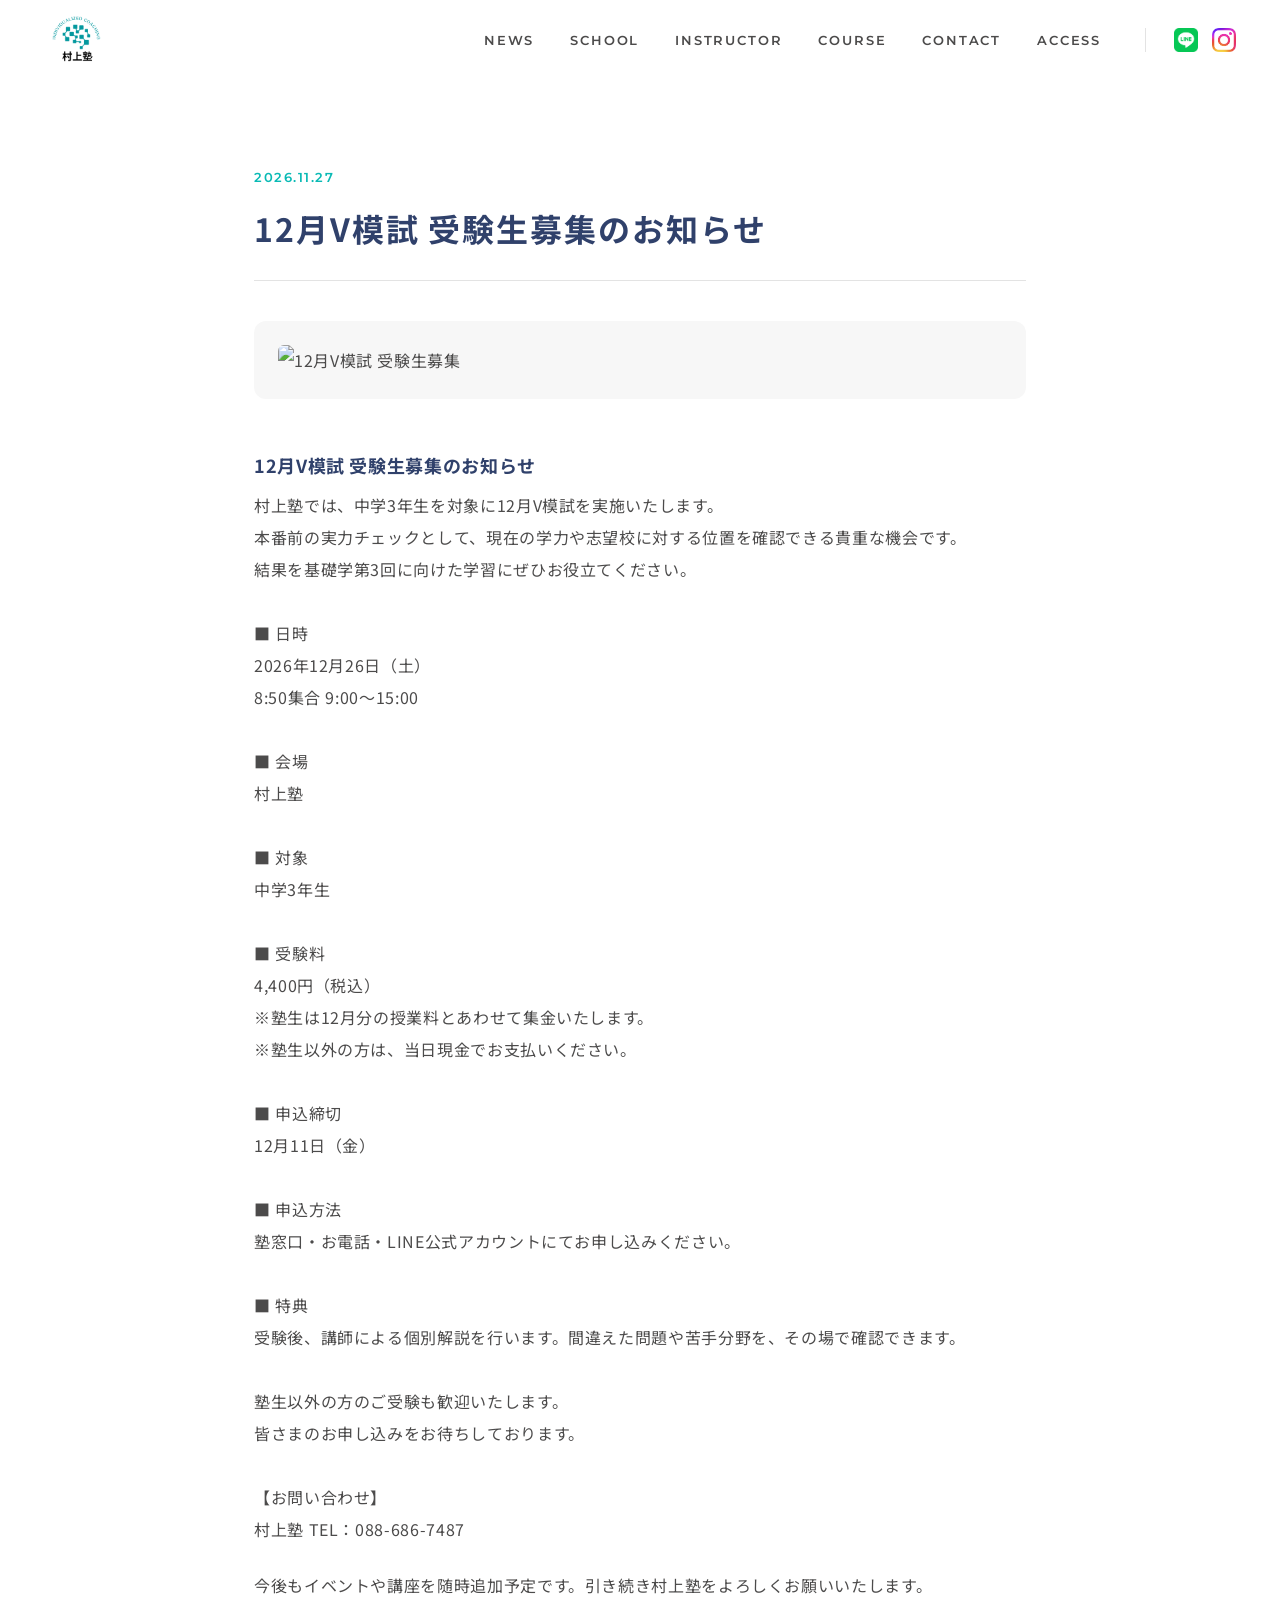
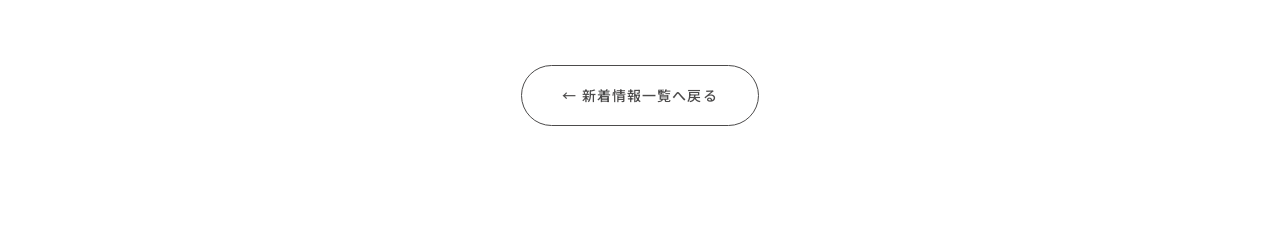
==== commit 99148d34: "Update news-001.html" ====
--- a/detail/news-001.html
+++ b/detail/news-001.html
@@ -3,7 +3,7 @@
 <head>
     <meta charset="UTF-8">
     <meta name="viewport" content="width=device-width, initial-scale=1.0">
-    <title>無料体験実施中 | 村上塾</title>
+    <title>12月V模試 受験生募集のお知らせ | 村上塾</title>
 
     <!-- favicon -->
 <link rel="icon" href="../img/favicon.png" type="image/png">
@@ -98,28 +98,49 @@
 
 <section class="news-detail">
 
-    <p class="news-date">2025.08.20</p>
-    <h1 class="news-heading">無料体験実施中</h1>
+    <p class="news-date">2026.11.27</p>
+    <h1 class="news-heading">12月V模試 受験生募集のお知らせ</h1>
 
     <div class="news-detail-img">
-        <img src="../img/juku_taiken_ad.png" alt="無料体験実施中">
+        <img src="../img/12monthVmosi.png" alt="12月V模試 受験生募集">
     </div>
 
     <div class="news-detail-body">
         <p>
-            <strong>🎆無料体験のお知らせ！</strong><br>
-            無料体験授業の受付を行っております。<br>
-            一人ひとりの理解度に合わせた指導計画を立てて、お子様の学習をサポートいたします。<br>
+            <strong>12月V模試 受験生募集のお知らせ</strong><br>
+            村上塾では、中学3年生を対象に12月V模試を実施いたします。<br>
+            本番前の実力チェックとして、現在の学力や志望校に対する位置を確認できる貴重な機会です。<br>
+            結果を基礎学第3回に向けた学習にぜひお役立てください。<br>
 <br>
-            経験豊富な講師が、優しく丁寧に指導いたします。<br>
+            ■ 日時<br>
+              2026年12月26日（土）<br>
+              8:50集合 9:00〜15:00<br>
 <br>
-            ぜひこの機会に、村上塾の無料体験授業をご利用ください。<br>
+            ■ 会場<br>
+              村上塾<br>
 <br>
-            無料体験のお申し込みは、公式LINEまたはお電話にて受け付けております。<br>
-            まずは相談からでもお気軽にお問い合わせください。<br>
+            ■ 対象<br>
+              中学3年生<br>
 <br>
-            今後もお知らせは随時更新していきます！<br>
-            公式LINEでもお知らせを行っていますので、講座の受講に悩んでいる方や入塾のことまでお気軽にお問い合わせください！<br>
+            ■ 受験料<br>
+              4,400円（税込）<br>
+              ※塾生は12月分の授業料とあわせて集金いたします。<br>
+              ※塾生以外の方は、当日現金でお支払いください。<br>
+<br>
+            ■ 申込締切<br>
+              12月11日（金）<br>
+<br>
+            ■ 申込方法<br>
+              塾窓口・お電話・LINE公式アカウントにてお申し込みください。<br>
+<br>
+            ■ 特典<br>
+              受験後、講師による個別解説を行います。間違えた問題や苦手分野を、その場で確認できます。<br>
+<br>
+            塾生以外の方のご受験も歓迎いたします。<br>
+            皆さまのお申し込みをお待ちしております。<br>
+<br>
+            【お問い合わせ】<br>
+            村上塾 TEL：088-686-7487<br>
         </p>
         <p>
             今後もイベントや講座を随時追加予定です。引き続き村上塾をよろしくお願いいたします。
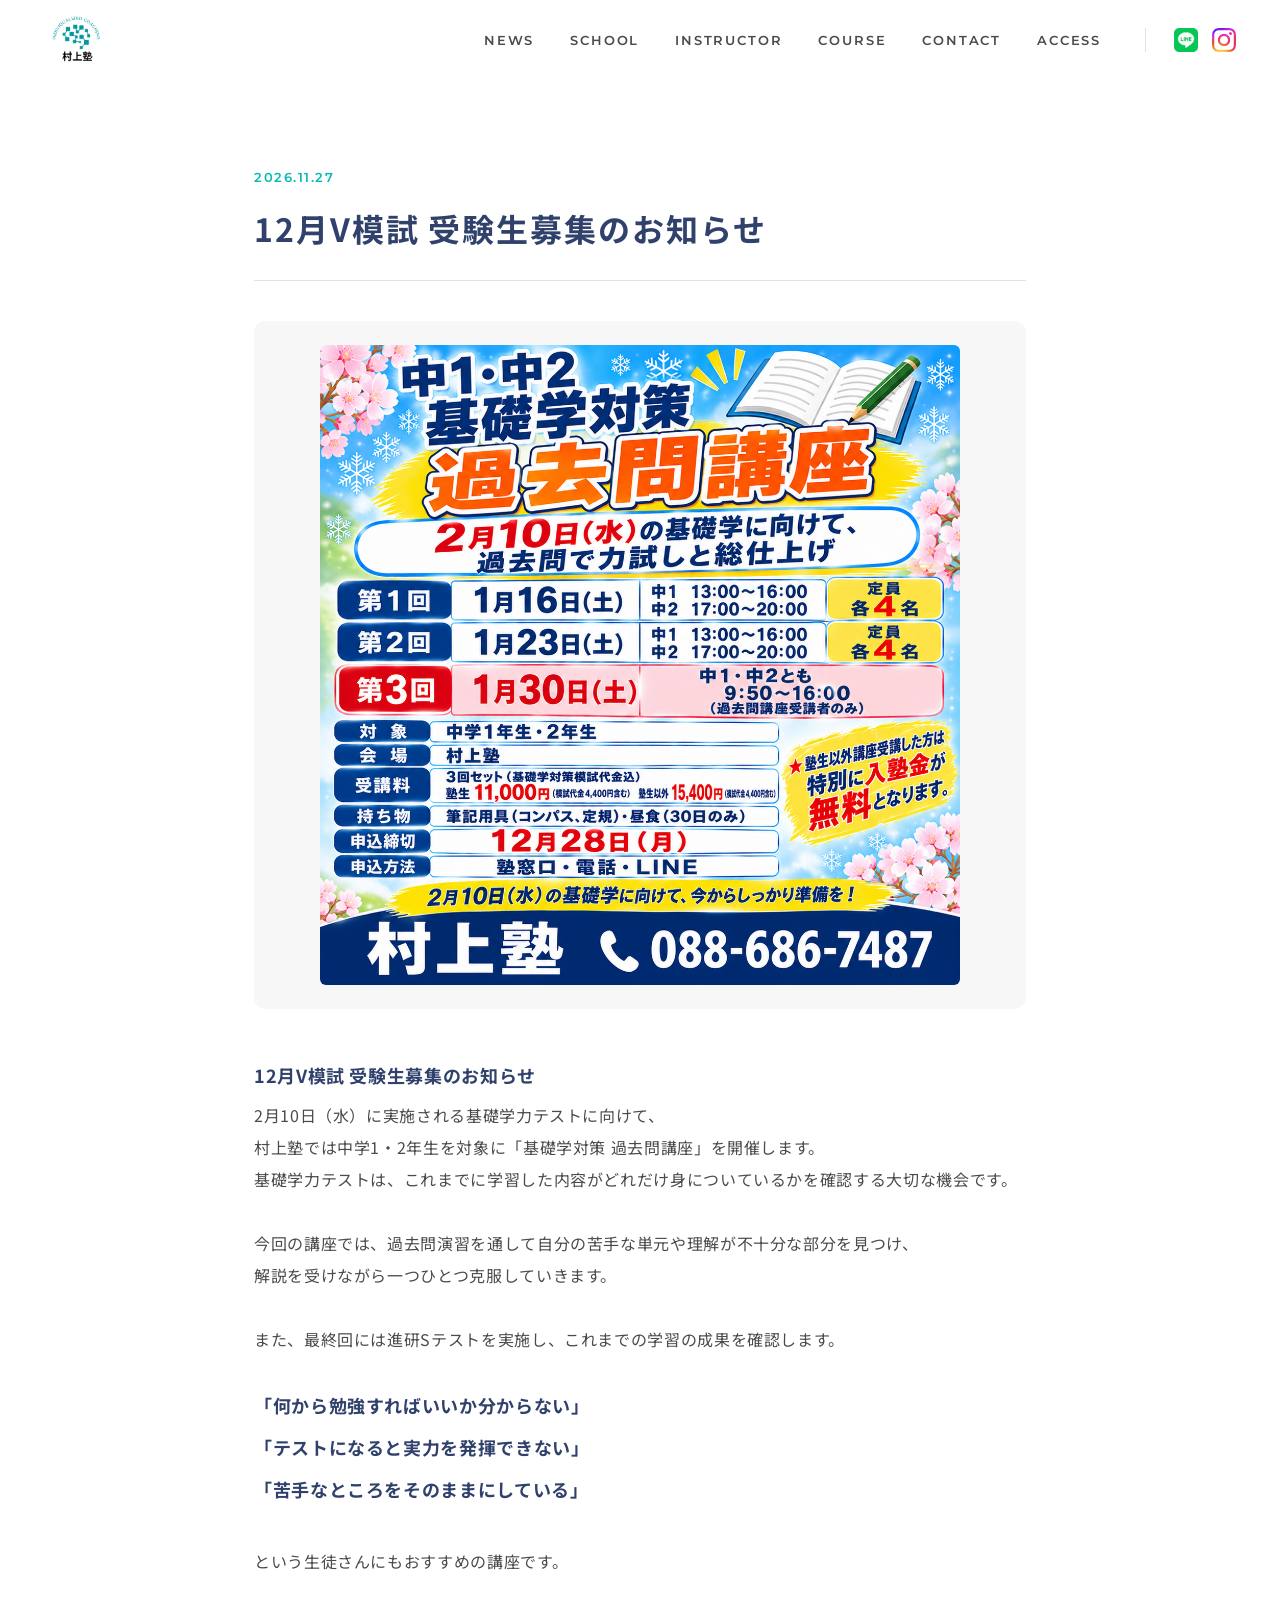
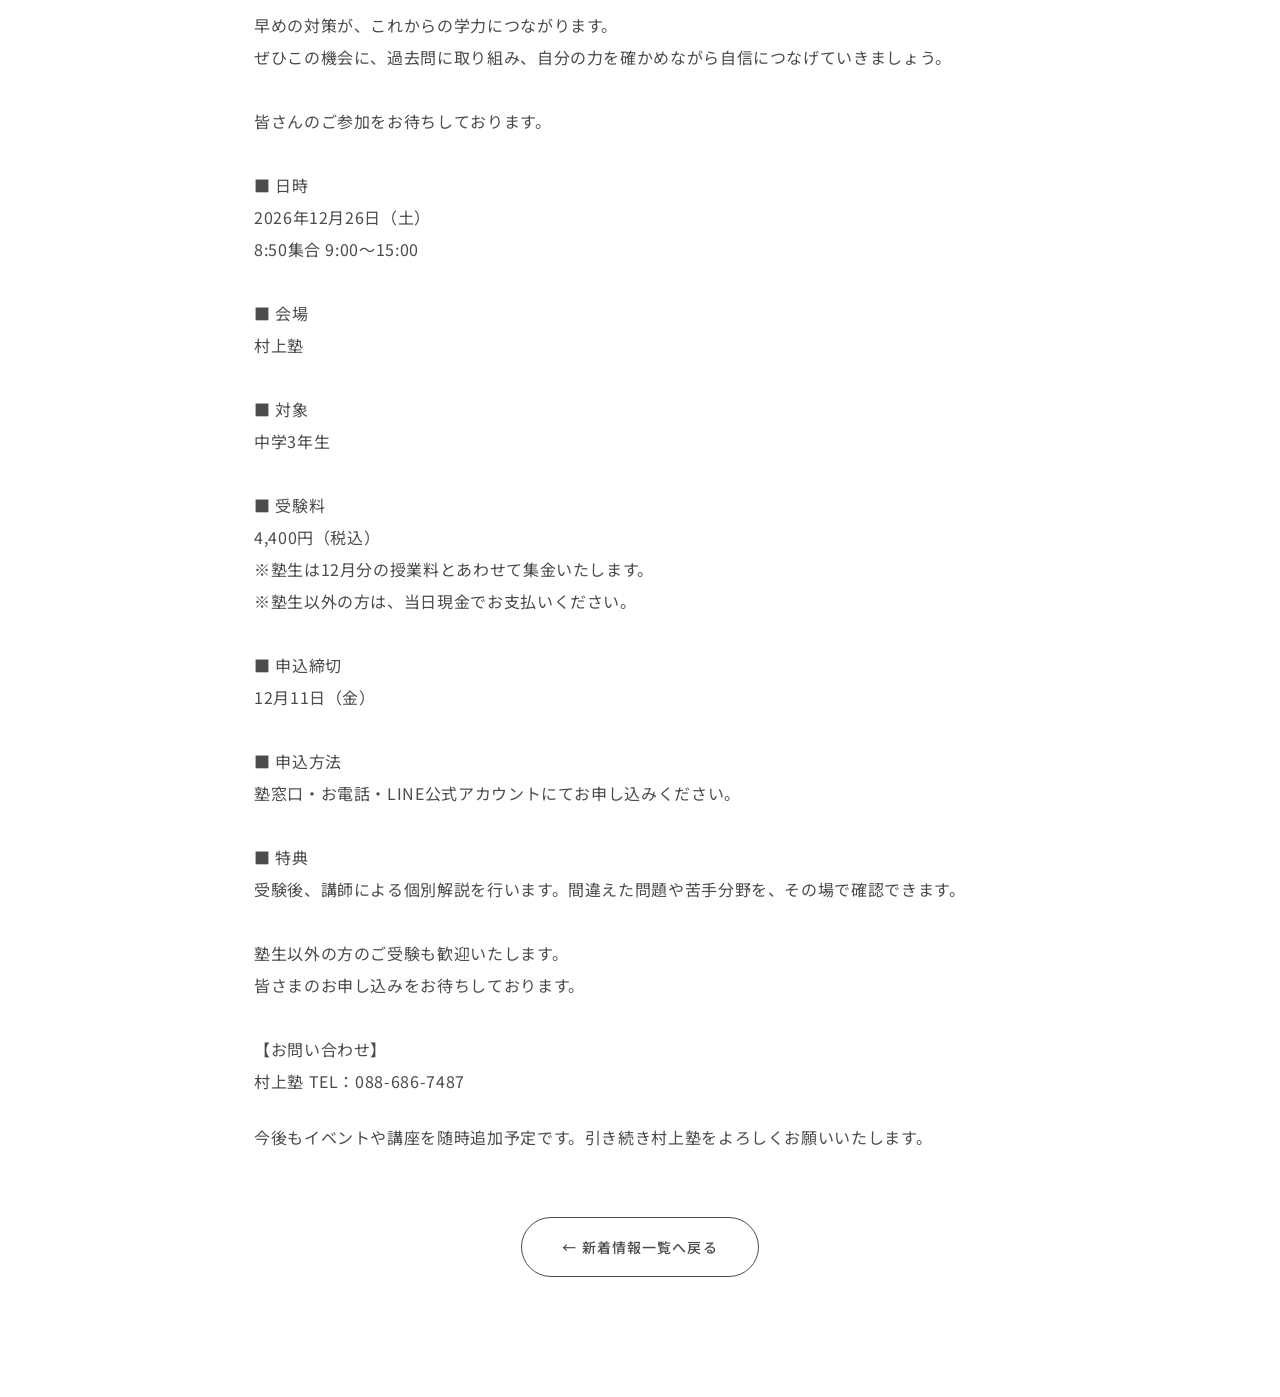
==== commit 14aade77: "Update news-001.html" ====
--- a/detail/news-001.html
+++ b/detail/news-001.html
@@ -108,9 +108,26 @@
     <div class="news-detail-body">
         <p>
             <strong>12月V模試 受験生募集のお知らせ</strong><br>
-            村上塾では、中学3年生を対象に12月V模試を実施いたします。<br>
-            本番前の実力チェックとして、現在の学力や志望校に対する位置を確認できる貴重な機会です。<br>
-            結果を基礎学第3回に向けた学習にぜひお役立てください。<br>
+            2月10日（水）に実施される基礎学力テストに向けて、<br>
+            村上塾では中学1・2年生を対象に「基礎学対策 過去問講座」を開催します。<br>
+            基礎学力テストは、これまでに学習した内容がどれだけ身についているかを確認する大切な機会です。<br>
+<br>
+            今回の講座では、過去問演習を通して自分の苦手な単元や理解が不十分な部分を見つけ、<br>
+            解説を受けながら一つひとつ克服していきます。<br>
+<br>
+            また、最終回には進研Sテストを実施し、これまでの学習の成果を確認します。<br>
+<br>
+            <strong>「何から勉強すればいいか分からない」</strong><br>
+            <strong>「テストになると実力を発揮できない」</strong><br>
+            <strong>「苦手なところをそのままにしている」</strong><br>
+<br>
+            という生徒さんにもおすすめの講座です。<br>
+<br>
+            早めの対策が、これからの学力につながります。<br>
+            ぜひこの機会に、過去問に取り組み、自分の力を確かめながら自信につなげていきましょう。<br>
+<br>
+            皆さんのご参加をお待ちしております。<br>
+
 <br>
             ■ 日時<br>
               2026年12月26日（土）<br>
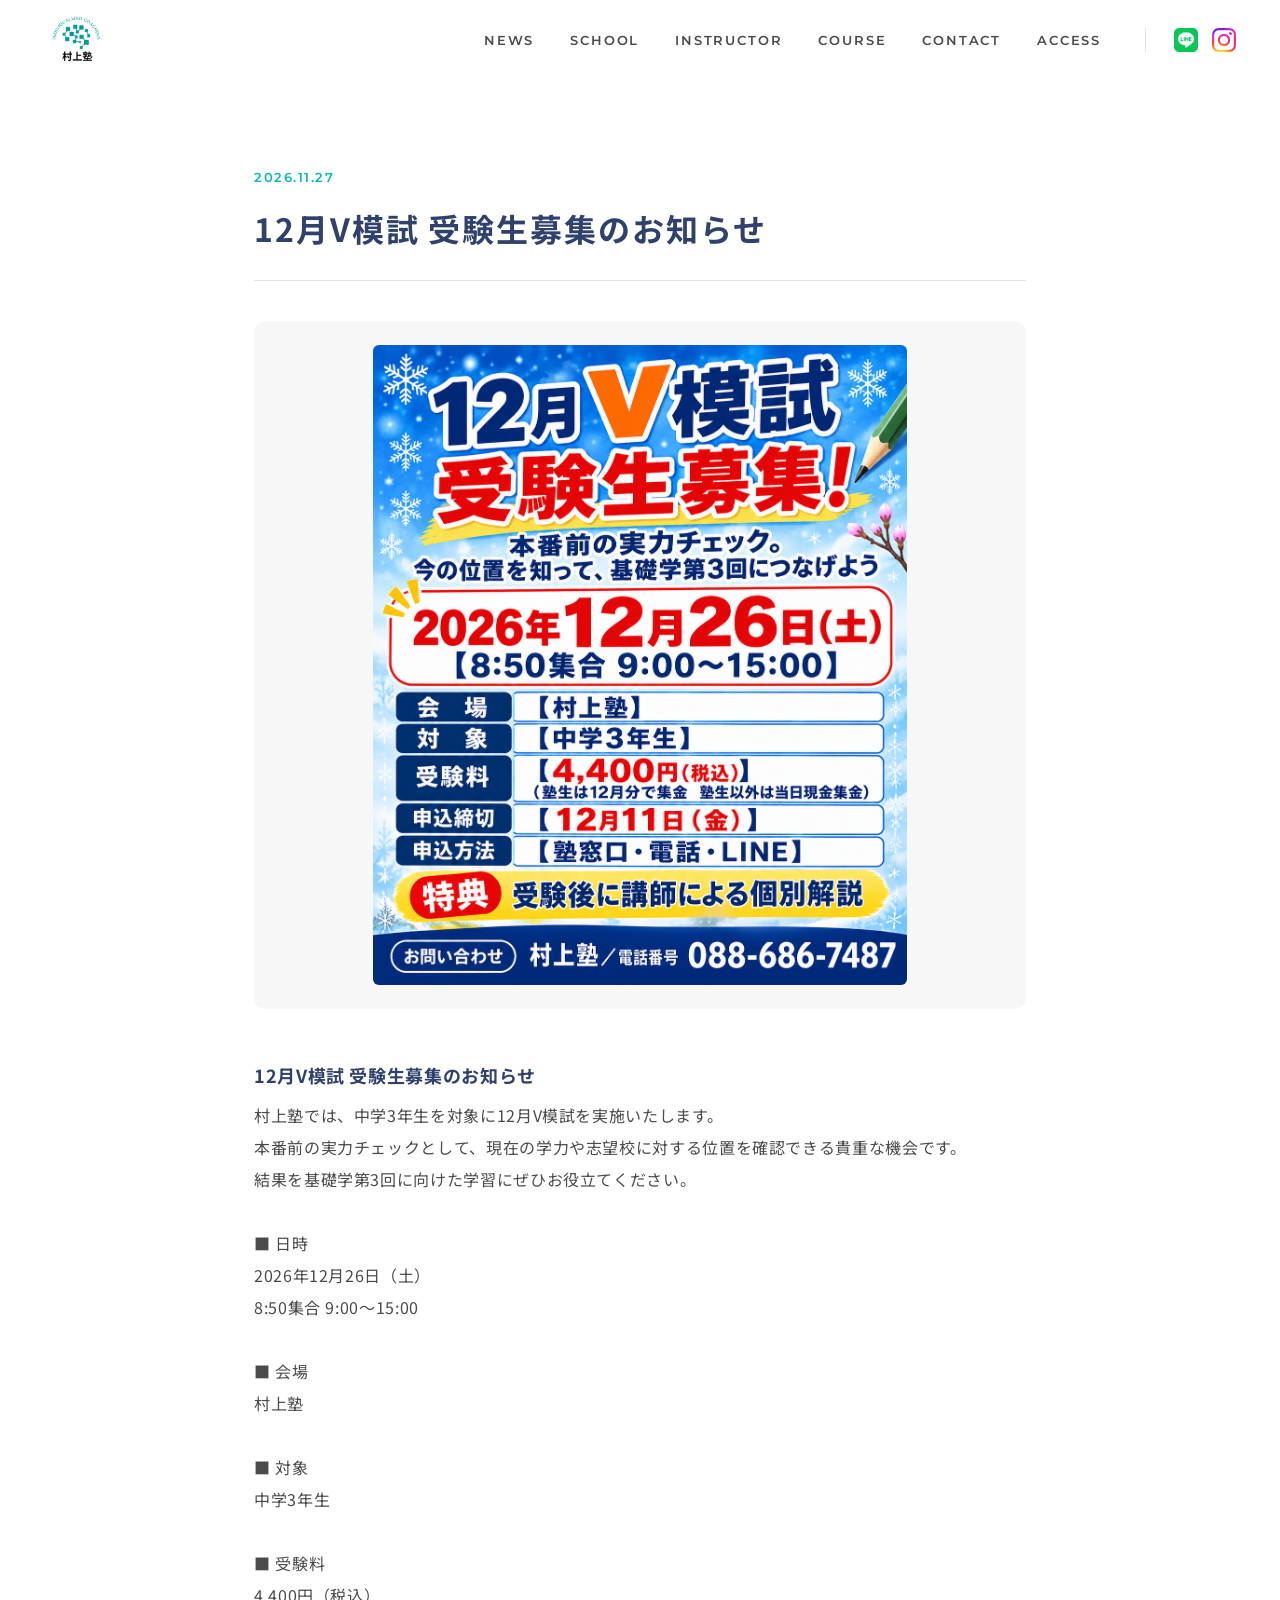
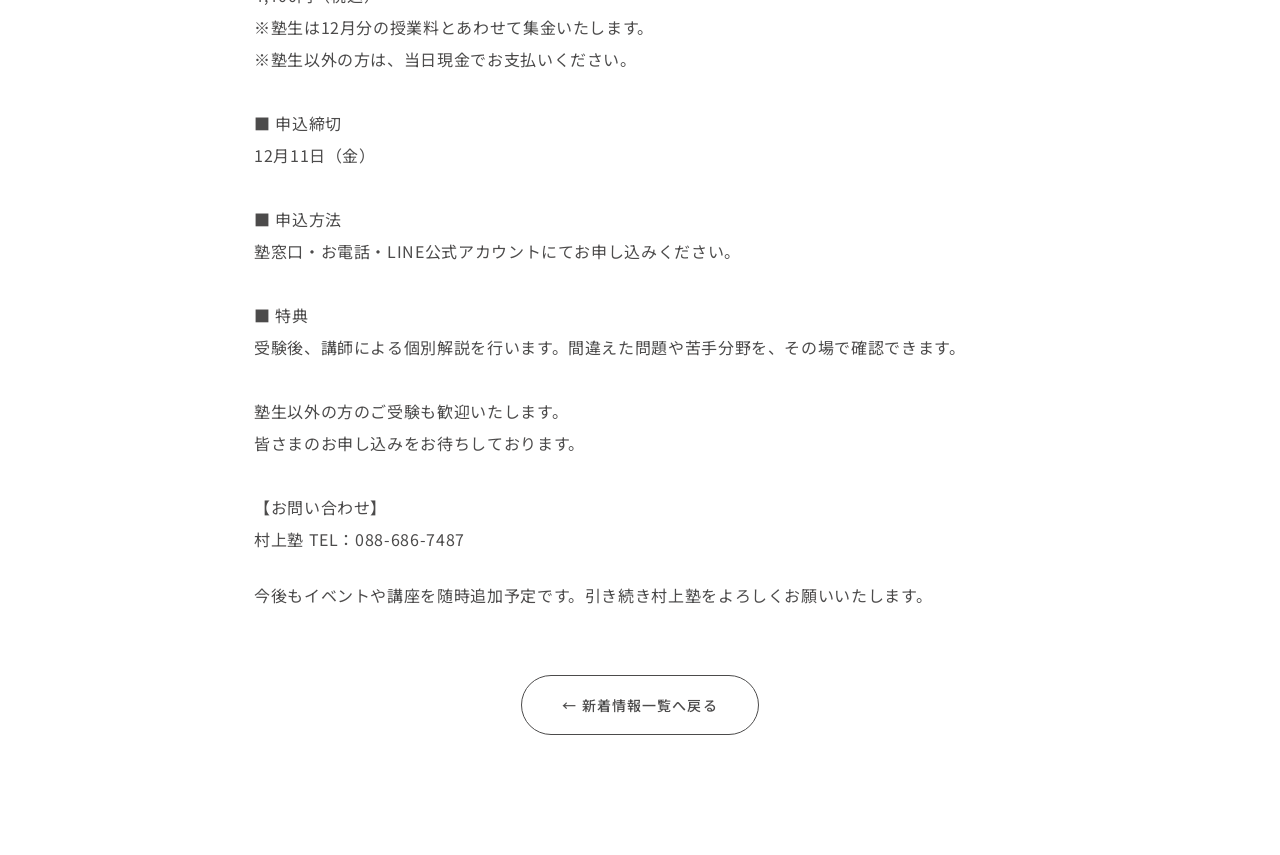
==== commit ae70a50e: "Revise news-001.html for December V mock exam Updated the news detail page for December V mock exam " ====
--- a/detail/news-001.html
+++ b/detail/news-001.html
@@ -108,26 +108,9 @@
     <div class="news-detail-body">
         <p>
             <strong>12月V模試 受験生募集のお知らせ</strong><br>
-            2月10日（水）に実施される基礎学力テストに向けて、<br>
-            村上塾では中学1・2年生を対象に「基礎学対策 過去問講座」を開催します。<br>
-            基礎学力テストは、これまでに学習した内容がどれだけ身についているかを確認する大切な機会です。<br>
-<br>
-            今回の講座では、過去問演習を通して自分の苦手な単元や理解が不十分な部分を見つけ、<br>
-            解説を受けながら一つひとつ克服していきます。<br>
-<br>
-            また、最終回には進研Sテストを実施し、これまでの学習の成果を確認します。<br>
-<br>
-            <strong>「何から勉強すればいいか分からない」</strong><br>
-            <strong>「テストになると実力を発揮できない」</strong><br>
-            <strong>「苦手なところをそのままにしている」</strong><br>
-<br>
-            という生徒さんにもおすすめの講座です。<br>
-<br>
-            早めの対策が、これからの学力につながります。<br>
-            ぜひこの機会に、過去問に取り組み、自分の力を確かめながら自信につなげていきましょう。<br>
-<br>
-            皆さんのご参加をお待ちしております。<br>
-
+            村上塾では、中学3年生を対象に12月V模試を実施いたします。<br>
+            本番前の実力チェックとして、現在の学力や志望校に対する位置を確認できる貴重な機会です。<br>
+            結果を基礎学第3回に向けた学習にぜひお役立てください。<br>
 <br>
             ■ 日時<br>
               2026年12月26日（土）<br>
